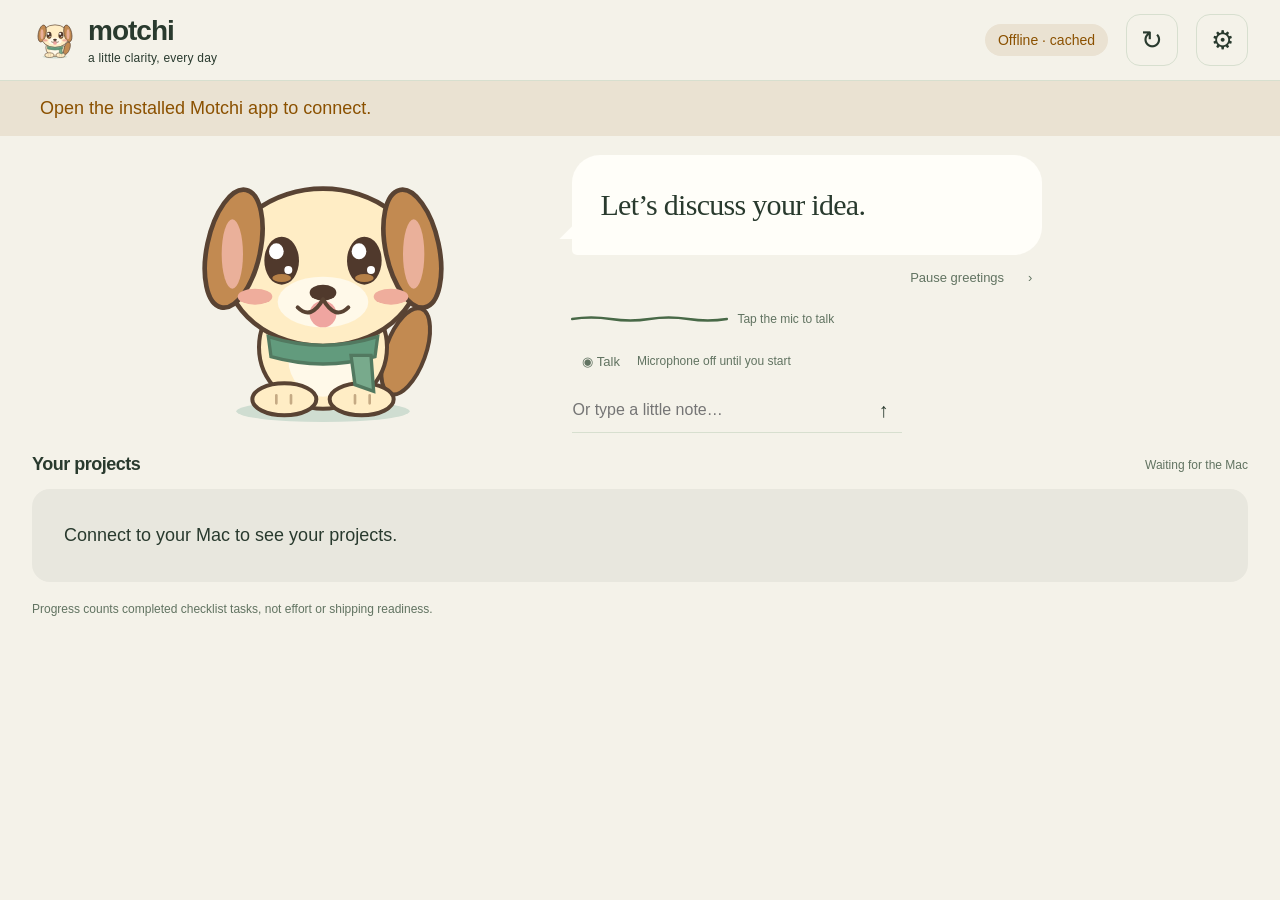
==== plugins/progress-pet/android/app/src/main/assets/index.html @ e5c444e4 "Automate checklist matching and prioritize live completion updates" ====
<!doctype html>
<html lang="en"><head><meta charset="utf-8"><meta name="viewport" content="width=device-width,initial-scale=1,viewport-fit=cover"><meta http-equiv="Content-Security-Policy" content="default-src 'self'; script-src 'self'; style-src 'self'; connect-src 'none'; img-src 'self' data:; object-src 'none'; frame-src 'none'"><title>Motchi · Your project companion</title><link rel="stylesheet" href="app.css"><link rel="stylesheet" href="appearance.css"></head>
<body>
<header><button id="home" class="brand" aria-label="All projects"><img src="dog.svg" alt=""><span>motchi<span class="brand-sub">a little clarity, every day</span></span></button><div class="header-actions"><span id="connection" class="pill">Connecting…</span><button id="refresh" class="icon" aria-label="Refresh projects">↻</button><button id="settings" class="icon" aria-label="Settings">⚙</button></div></header>
<div id="notice" class="notice" role="status" hidden></div>
<main>
 <section id="home-screen">
  <div class="dashboard-layout">
   <section class="companion" aria-label="Talk with Motchi">
    <img class="companion-dog" src="dog.svg" alt="Motchi, your puppy project companion">
    <div class="companion-conversation">
     <div class="speech-bubble"><h1 id="greeting">Let’s discuss your idea.</h1></div>
     <div class="greeting-controls"><button id="pause-greetings" class="quiet-button" aria-pressed="false">Pause greetings</button><button id="next-greeting" class="quiet-button" aria-label="Next greeting">›</button></div>
     <div class="voice-line"><svg class="voice-wave" viewBox="0 0 180 40" preserveAspectRatio="none" role="img" aria-label="Microphone idle"><path d="M0 20 Q22 17 45 20 T90 20 T135 20 T180 20"></path></svg><span id="voice-state">Tap the mic to talk</span></div>
     <div class="compact-voice-actions"><button id="home-mic" class="quiet-button">◉ Talk</button><span class="hint">Microphone off until you start</span></div>
     <form id="home-composer" class="home-composer"><input id="home-draft" aria-label="Question about a project" maxlength="3000" placeholder="Or type a little note…" autocomplete="off"><button aria-label="Choose project for this question" type="submit">↑</button></form>
    </div>
   </section>
   <div id="projects" class="project-sections">
    <div class="dashboard-summary"><h2>Your projects <span id="project-count"></span></h2><span id="last-sync" class="muted"></span></div>
    <div id="empty-projects" class="empty" hidden></div>
    <section id="primary-section"><div class="group-heading"><h2>Primary projects</h2><span class="muted">Your focus right now</span></div><div id="primary-projects" class="project-grid"></div></section>
    <section id="secondary-section"><div class="group-heading"><h2>Secondary projects</h2><span class="muted">Still in view</span></div><div id="secondary-projects" class="project-grid"></div></section>
   </div>
  </div>
  <p class="footnote">Progress counts completed checklist tasks, not effort or shipping readiness.</p>
 </section>
 <section id="project-screen" hidden>
  <button id="back" class="text-button">← All projects</button>
  <div class="project-heading"><div><p class="eyebrow">LET’S LOOK AT</p><h1 id="project-name"></h1><p id="project-summary"></p></div><button id="project-mic" class="primary">◉ &nbsp; Talk to Motchi</button></div>
  <div class="workspace">
   <aside><section class="panel"><h2>The checklist <span id="task-count"></span></h2><p id="checklist-status" class="hint" role="status" aria-live="polite"></p><div id="checklist"></div></section><section class="panel"><h2>History &amp; evidence</h2><div id="coverage"></div><div id="changes"></div></section></aside>
   <div class="discussion-column"><section class="panel discussion"><div class="discussion-title"><img src="dog.svg" alt=""><div><h2>A little project clarity</h2><p class="muted">Ask, leave a note, or explicitly send work.</p></div></div><label class="chat-label" for="chat-choice">Discussing this project’s chat</label><select id="chat-choice"></select><p id="capability" class="muted"></p><details id="attention-details" class="attention-summary" hidden><summary id="attention-count"></summary><div id="attention"></div></details><div id="messages" class="messages" aria-live="polite"></div><div class="composer"><label for="draft">Your question, comment or next task</label><textarea id="draft" rows="3" maxlength="3000" placeholder="What’s finished? What still needs my attention?"></textarea><div class="composer-actions"><button id="ask" class="primary">Ask Motchi</button><button id="comment">Save comment</button><button id="send">Send to Codex ↗</button></div><p class="hint">Questions and comments never start implementation work.</p></div></section><section class="panel"><h2>Project notebook</h2><div id="comments"></div></section><section id="operations-panel" class="panel" hidden><h2>Request receipts</h2><div id="operations"></div></section></div>
  </div>
 </section>
</main>
<div id="modal" class="modal" hidden><div class="modal-card" role="dialog" aria-modal="true"><button id="close-modal" class="close icon" aria-label="Close">×</button><div id="modal-content"></div></div></div>
<script src="native.js"></script><script src="core.js"></script><script src="appearance.js"></script><script src="app.js"></script>
</body></html>
---- plugins/progress-pet/android/app/src/main/assets/app.css ----
:root{--ink:#193c32;--muted:#68796e;--paper:#f5f4eb;--green:#dce9c5;--line:#dce0d2;--accent:#315e49;--white:#fffef9;--orange:#b46b38;font-family:Arial,sans-serif;color:var(--ink);background:var(--paper);font-size:18px}*{box-sizing:border-box}body{margin:0}button,textarea,input,select{font:inherit;color:inherit}button{min-height:52px;padding:12px 20px;border:1px solid var(--line);border-radius:14px;background:var(--white);cursor:pointer}button:active{transform:scale(.98)}button:focus-visible,select:focus-visible,textarea:focus-visible,input:focus-visible{outline:3px solid #b68f50;outline-offset:3px}button:disabled{opacity:.5;cursor:default}button.primary{background:var(--ink);border-color:var(--ink);color:#fffdf3}button.icon{width:52px;padding:8px;font-size:26px;background:transparent}button.text-button{border:0;background:transparent;padding-left:0;text-align:left}h1,h2,h3,p{margin-top:0}h1{font-family:Georgia,serif;font-weight:400;font-size:48px;line-height:1.12;margin-bottom:18px;letter-spacing:-1.2px}h2{font-size:22px;font-weight:600;margin-bottom:18px;letter-spacing:-.5px}h3{font-size:23px;margin-bottom:12px}p{line-height:1.5}header{max-width:1440px;margin:auto;display:flex;align-items:center;justify-content:space-between;padding:22px 40px;border-bottom:1px solid var(--line)}.brand{display:flex;align-items:center;gap:10px;border:0;background:transparent;padding:0;font-size:28px;font-weight:700;text-align:left;letter-spacing:-1px}.brand img{width:58px;height:58px}.brand-sub{display:block;font-size:12px;font-weight:400;letter-spacing:.2px;margin-top:4px}.header-actions{display:flex;align-items:center;gap:10px}.pill{display:inline-block;font-size:14px;border-radius:20px;padding:8px 13px;background:var(--green)}.pill.offline{background:#f1e0c8;color:#805527}.notice{padding:14px 40px;background:#f0dfc6;color:#654629;line-height:1.5}main{max-width:1440px;margin:auto;padding:32px 40px 48px}.hero{display:flex;justify-content:space-between;align-items:center;border-radius:28px;background:#e8ecda;padding:36px 38px;margin-bottom:36px;overflow:hidden;min-height:310px}.hero>div:first-child{max-width:65%}.hero h1{font-size:48px}.hero p:not(.eyebrow){max-width:500px;color:#53685b;margin-bottom:20px}.eyebrow{font-size:12px;font-weight:700;letter-spacing:2px;margin-bottom:16px}.hero-actions{display:flex;flex-wrap:wrap;gap:8px;align-items:center}.hero-actions button{font-size:16px}.pet-scene{width:220px;max-width:30%;align-self:flex-end;text-align:center}.pet-scene img{width:100%;animation:arrive .6s ease-out both}.pet-note{font-family:Georgia,serif;font-style:italic;font-size:17px}.ground{height:2px;background:#a8b69a;border-radius:50%;margin:-10px 0 12px}.section-heading{display:flex;align-items:flex-end;justify-content:space-between;gap:16px;margin-bottom:22px}.section-heading h2{font-family:Georgia,serif;font-size:32px;margin:0}.section-heading .eyebrow{margin-bottom:8px}.muted,.hint,.footnote{color:var(--muted);font-size:15px;line-height:1.5}.footnote{margin:26px 0}.project-grid{display:grid;grid-template-columns:repeat(auto-fit,minmax(290px,1fr));gap:18px}.project-card{padding:24px;text-align:left;position:relative;min-height:220px;border-radius:22px}.project-card .card-top{display:flex;justify-content:space-between;gap:10px;align-items:center;margin-bottom:18px}.project-card .folder{font-size:24px}.status{font-size:13px;font-weight:600;color:var(--accent)}.status.attention{color:var(--orange)}.card-title{font-size:23px;font-weight:600;margin-bottom:16px;overflow-wrap:anywhere}.progress-track{height:9px;border-radius:8px;background:#e7eadd;overflow:hidden;margin:10px 0}.progress-fill{height:100%;background:#608567;border-radius:8px}.progress-track.unknown{background:repeating-linear-gradient(110deg,#e7eadd,#e7eadd 12px,#f1f1e8 12px,#f1f1e8 24px)}.card-meta{display:flex;justify-content:space-between;gap:8px;font-size:14px;color:var(--muted);margin-top:14px}.project-heading{display:flex;align-items:center;justify-content:space-between;gap:20px;margin:16px 0 24px}.project-heading h1{font-size:42px;overflow-wrap:anywhere}.project-heading p{margin-bottom:10px}.workspace{display:grid;grid-template-columns:minmax(290px,.8fr) minmax(420px,1.2fr);gap:22px;align-items:start}.panel{border:1px solid var(--line);background:var(--white);border-radius:22px;padding:24px;margin-bottom:20px}.task{padding:14px 0;border-bottom:1px solid #e9eadf}.task:last-child{border-bottom:0}.task-row{display:flex;gap:12px;align-items:flex-start}.check{min-width:32px;min-height:44px;border-radius:9px;padding:0;font-size:20px;border-color:#adbd9d;margin:0}.check.done{background:var(--accent);color:white}.task-title{font-size:17px;line-height:1.5;overflow-wrap:anywhere}.task-title.done{color:var(--muted)}details{font-size:14px;margin:10px 0 0 44px;color:var(--muted);line-height:1.5}summary{cursor:pointer;padding:6px 0}blockquote{border-left:2px solid #c3d3b6;margin:10px 0;padding-left:12px;white-space:pre-wrap;overflow-wrap:anywhere}.discussion-title{display:flex;gap:14px;align-items:center;margin-bottom:20px}.discussion-title img{width:70px}.discussion-title h2{margin-bottom:5px}.discussion-title p{margin:0}.chat-label{font-size:13px;color:var(--muted)}select,input,textarea{background:#f8f8f0;border:1px solid #d4dccb;border-radius:12px;padding:14px;width:100%;margin:8px 0;min-height:52px}select{font-size:16px}.messages{min-height:140px;max-height:420px;overflow-y:auto;padding:12px 0}.message{white-space:pre-wrap;overflow-wrap:anywhere;font-size:17px;line-height:1.6;padding:16px 18px;margin-bottom:14px;border-radius:16px;background:#eff2e7}.message.user{background:#e3eccc;margin-left:28px}.message .meta{display:block;color:var(--muted);font-size:12px;margin-bottom:6px}.composer{padding-top:16px;border-top:1px solid var(--line)}.composer label{font-size:14px}.composer textarea{line-height:1.5;resize:vertical}.composer-actions{display:flex;flex-wrap:wrap;gap:8px}.composer-actions button{font-size:15px;padding:12px 16px}.hint{font-size:12px;margin:12px 0 0}.attention-box{border:1px solid #d8ba87;background:#fff6e5;border-radius:14px;padding:16px;margin:12px 0;font-size:16px;line-height:1.5}.attention-box button{margin:8px 6px 0 0;font-size:14px}.comment{white-space:pre-wrap;border-bottom:1px solid var(--line);padding:14px 0;font-size:16px;line-height:1.5;overflow-wrap:anywhere}.comment time{display:block;color:var(--muted);font-size:12px;margin-bottom:6px}.operation{border-bottom:1px solid var(--line);padding:12px 0;font-size:14px;line-height:1.6;overflow-wrap:anywhere}.operation button{font-size:14px;margin:8px 4px 0 0}.change{font-size:14px;line-height:1.5;padding:14px 0;border-bottom:1px solid var(--line)}.change button{min-height:44px;font-size:14px;padding:8px 14px}.modal{position:fixed;inset:0;background:#193c3280;z-index:10;display:flex;align-items:center;justify-content:center;padding:24px}.modal-card{width:620px;max-width:100%;max-height:90vh;overflow:auto;position:relative;background:var(--white);border-radius:26px;padding:32px}.modal-card h2{font-family:Georgia,serif;font-size:30px;padding-right:30px}.modal .close{position:absolute;right:14px;top:12px;border:0}.modal button{margin:6px 6px 6px 0}.modal .choice{width:100%;text-align:left}.recording{display:flex;gap:20px;align-items:center;margin:24px 0}.recording img{width:110px}.record-dot{display:inline-block;width:12px;height:12px;border-radius:50%;background:#c96649;margin-right:8px;animation:pulse 1s ease-in-out infinite}.record-time{font-size:32px;font-variant-numeric:tabular-nums}.empty{padding:32px;background:#ecefdf;border-radius:18px;line-height:1.6}.home-question{margin:16px 0}.danger{color:#a24b32}code{font-size:12px}#project-count,#task-count{font-size:14px;color:var(--muted);font-family:Arial,sans-serif;margin-left:8px}[hidden]{display:none!important}@keyframes arrive{from{opacity:0;transform:translateY(25px) scale(.85)}to{opacity:1;transform:none}}@keyframes pulse{50%{opacity:.3}}@media(max-width:900px){header{padding:18px 24px}main{padding:26px 24px}.workspace{grid-template-columns:1fr}.workspace aside{order:2}.hero{padding:30px}.hero h1{font-size:43px}.pet-scene{max-width:29%}.brand-sub{display:none}.project-heading h1{font-size:36px}.notice{padding:14px 24px}.discussion-column{min-width:0}}@media(max-width:600px){:root{font-size:16px}header{padding:14px 18px}.header-actions{gap:3px}.brand{font-size:24px}.brand img{width:42px;height:42px}.header-actions .pill{font-size:11px;padding:6px 8px}.header-actions button{width:44px;min-height:44px}main{padding:22px 18px}.hero{padding:24px;position:relative}.hero>div:first-child{max-width:100%;z-index:1}.hero h1{font-size:37px}.hero p:not(.eyebrow){max-width:85%}.pet-scene{display:none}.project-heading{display:block}.project-heading button{width:100%}.section-heading{display:block}.section-heading .muted{display:block;margin-top:10px}.panel{padding:20px}.modal{padding:14px}.modal-card{padding:26px}.composer-actions button{flex:1}.notice{padding:12px 18px}}@media(prefers-reduced-motion:reduce){*,*:before,*:after{animation:none!important;transition:none!important}}

.attention-summary{margin:0 0 14px;border:1px solid #d8ba87;border-radius:14px;background:#fff6e5;padding:0 14px}.attention-summary>summary{min-height:52px;padding:16px 0;font-size:15px;color:#805527}.attention-summary #attention{max-height:300px;overflow-y:auto}.attention-summary .attention-box{background:transparent;margin:0 0 12px}#checklist{max-height:640px;overflow-y:auto}#changes{max-height:340px;overflow-y:auto}#comments{max-height:400px;overflow-y:auto}
/* Chrome 83 does not support inset or gaps between flex children. */
.modal{top:0;right:0;bottom:0;left:0}.hero-actions>button{margin-right:8px}.composer-actions>button{margin:0 8px 8px 0}.header-actions>*+*{margin-left:8px}
---- plugins/progress-pet/android/app/src/main/assets/appearance.css ----
/* The three approved home layouts share one live project/discussion controller.
   Keep this stylesheet compatible with the calendar's Chrome 83 WebView. */
body{background:var(--paper);color:var(--ink)}button.primary{background:var(--accent);border-color:var(--accent);color:var(--on-accent)}button:focus,input:focus,select:focus,textarea:focus{outline:2px solid var(--accent);outline-offset:2px}button:focus:not(:focus-visible){outline:none}input,select,textarea{background:var(--soft);border-color:var(--line)}.pill{background:var(--green)}.pill.offline,.notice{background:var(--tint-input);color:var(--status-input)}.message{background:var(--soft)}.message.user{background:var(--green)}.empty{background:var(--soft)}.danger{color:var(--status-error)}.attention-summary,.attention-box{background:var(--tint-input);border-color:var(--status-input);color:var(--ink)}.attention-summary>summary{color:var(--status-input)}.check.done{background:var(--accent);color:var(--on-accent)}.task,.comment,.change,.operation{border-color:var(--line)}blockquote{border-color:var(--line)}
header{padding:14px 32px}.brand img{width:46px;height:46px}main{padding:18px 32px 32px}.dashboard-layout{display:grid;grid-template-columns:minmax(0,1fr);grid-gap:20px}.companion{display:grid;grid-template-columns:42% minmax(0,1fr);align-items:center;grid-gap:20px;padding:0 5%;min-height:260px}.companion-dog{display:block;width:320px;max-width:100%;margin:auto}.companion-conversation{min-width:0;max-width:470px}.speech-bubble{position:relative;background:var(--white);border-radius:28px 28px 28px 5px;padding:24px 28px;min-height:100px;display:flex;align-items:center}.speech-bubble:before{content:'';position:absolute;left:-13px;bottom:16px;width:25px;height:25px;background:var(--white);clip-path:polygon(0 100%,100% 0,100% 100%)}#greeting{font-size:30px;font-weight:400;line-height:1.22;letter-spacing:-.7px;margin:0}.greeting-controls{display:flex;justify-content:flex-end;align-items:center}.quiet-button{background:transparent;border:0;font-size:13px;min-height:44px;padding:8px 10px;border-radius:10px;color:var(--muted)}.greeting-controls>button+button{margin-left:4px}.voice-line{display:flex;align-items:center;color:var(--accent)}.voice-wave{width:155px;max-width:100%;height:40px;flex-shrink:1;overflow:visible;color:var(--accent)}.voice-wave path{fill:none;stroke:currentColor;stroke-width:2.4;stroke-linecap:round}#voice-state{font-size:12px;color:var(--muted);margin-left:10px}.compact-voice-actions{display:flex;align-items:center;flex-wrap:wrap}.compact-voice-actions .hint{margin:0 0 0 7px}.home-composer{display:flex;align-items:center;border-bottom:1px solid var(--line);max-width:330px;margin-top:5px}.home-composer input{min-height:44px;font-size:16px;padding:8px 0;background:transparent;border:0;margin:0;border-radius:0}.home-composer button{min-height:44px;padding:6px 14px;border:0;background:transparent;font-size:20px}.dashboard-summary{display:flex;justify-content:space-between;align-items:center;margin-bottom:14px}.dashboard-summary h2{font-size:18px;margin:0}.dashboard-summary .muted{font-size:12px}.project-sections{min-width:0}.project-sections>section+section{margin-top:18px}.group-heading{display:flex;justify-content:space-between;align-items:baseline;margin-bottom:10px}.group-heading h2{font-size:17px;margin:0}.group-heading .muted{font-size:12px;margin-left:12px}.project-grid{grid-template-columns:repeat(auto-fit,minmax(215px,1fr));grid-gap:12px}.project-card{--status-colour:var(--status-recent);--status-tint:var(--soft);padding:16px;border:1px solid var(--line);background:var(--white);border-radius:18px;min-height:132px;display:grid;grid-template-columns:minmax(0,1fr) 64px;grid-template-rows:auto 36px;grid-column-gap:10px;grid-row-gap:3px}.project-card[data-status="input"]{--status-colour:var(--status-input);--status-tint:var(--tint-input);border:2px solid var(--status-input)}.project-card[data-status="active"]{--status-colour:var(--status-active);--status-tint:var(--tint-active)}.project-card[data-status="error"]{--status-colour:var(--status-error);--status-tint:var(--tint-error)}.project-card[data-status="done"]{--status-colour:var(--status-done);--status-tint:var(--tint-done)}.project-open{grid-column:1;grid-row:1/3;display:flex;flex-direction:column;align-items:flex-start;justify-content:center;text-align:left;min-width:0;min-height:70px;border:0;border-radius:6px;background:transparent;padding:0}.project-card .status{display:inline-block;color:var(--status-colour);background:var(--status-tint);border-radius:6px;padding:3px 6px;font-size:11px;line-height:1.35}.project-card .card-title{font-size:17px;line-height:1.25;margin:7px 0 5px;word-break:break-word}.card-count,.card-age{font-size:12px;color:var(--muted);line-height:1.4}.card-age{font-size:11px;margin-top:3px}.progress-ring{grid-column:2;grid-row:1;align-self:center;justify-self:end;display:flex;align-items:center;justify-content:center;background:var(--track);width:62px;height:62px;border-radius:50%}.progress-ring span{background:var(--white);color:var(--ink);border-radius:50%;width:50px;height:50px;display:flex;align-items:center;justify-content:center;font-size:14px;font-weight:600;font-variant-numeric:tabular-nums}.progress-ring.unknown{background:var(--track)}.pin-project{grid-column:2;grid-row:2;padding:4px 0;border:0;background:transparent;font-size:11px;min-height:36px;text-align:right;color:var(--muted)}.pin-project[aria-pressed="true"]{color:var(--accent)}.group-empty{font-size:14px;color:var(--muted);grid-column:1/-1;margin:10px 0}.footnote{font-size:12px;margin:18px 0 0}
body[data-layout="studio"] .dashboard-layout{grid-template-columns:35% minmax(0,1fr);grid-gap:30px}body[data-layout="studio"] .companion{display:flex;flex-direction:column;justify-content:flex-start;padding:12px 0;min-height:0;align-items:center}body[data-layout="studio"] .companion-conversation{display:contents}body[data-layout="studio"] .speech-bubble{order:0;width:100%;min-height:100px}body[data-layout="studio"] .speech-bubble:before{left:45px;bottom:-14px;clip-path:polygon(0 0,100% 0,0 100%)}body[data-layout="studio"] .companion-dog{order:1;margin:20px auto 0;width:320px}body[data-layout="studio"] .greeting-controls{order:2;justify-content:center}body[data-layout="studio"] .voice-line{order:3}body[data-layout="studio"] .compact-voice-actions{order:4;justify-content:center}body[data-layout="studio"] .home-composer{order:5;width:100%}body[data-layout="studio"] #greeting{font-family:Arial,sans-serif;font-size:28px}body[data-layout="studio"] .project-card{border-radius:12px}
body[data-layout="lounge"] .companion{background:var(--white);border-radius:26px;padding:14px 5%;grid-template-columns:46% minmax(0,1fr)}body[data-layout="lounge"] .speech-bubble,body[data-layout="lounge"] .speech-bubble:before{background:var(--paper)}body[data-layout="lounge"] #greeting{font-family:Arial,sans-serif;font-size:28px}body[data-layout="lounge"] .project-sections{display:grid;grid-template-columns:repeat(2,minmax(0,1fr));grid-gap:16px}body[data-layout="lounge"] .dashboard-summary,body[data-layout="lounge"] #empty-projects{grid-column:1/-1;margin:0}body[data-layout="lounge"] .project-sections>section+section{margin-top:0}
.settings-card{width:840px}.settings-tabs{display:flex;flex-wrap:wrap;margin-bottom:18px;border-bottom:1px solid var(--line)}.settings-tabs button{background:transparent;border:0;border-radius:8px 8px 0 0;font-size:16px}.settings-tabs button[aria-selected="true"]{background:var(--accent);color:var(--on-accent)}.layout-options{display:grid;grid-template-columns:repeat(3,minmax(0,1fr));grid-gap:10px}.layout-option{padding:12px;text-align:left;border-radius:14px;min-width:0;background:var(--paper)}.layout-option[aria-pressed="true"]{border:2px solid var(--accent);box-shadow:0 0 0 1px var(--accent)}.layout-option strong{display:block;font-size:15px;line-height:1.3;margin:10px 0 6px}.layout-option small{display:block;font-size:12px;color:var(--muted);line-height:1.4}.layout-thumbnail{display:grid;grid-template-columns:1fr 1fr;grid-gap:5px;background:var(--soft);padding:9px;border-radius:8px;min-height:100px;align-items:center}.layout-thumbnail .mini-pet{width:48px;max-width:100%;margin:auto;grid-column:1}.mini-bubble{height:25px;background:var(--white);border-radius:10px 10px 10px 2px}.mini-project{height:16px;background:var(--track);border-radius:4px}.mini-project:after{content:'';display:block;height:10px;width:10px;border-radius:50%;background:var(--status-active);margin:3px 5px 3px auto}.layout-thumbnail[data-design="studio"]{grid-template-columns:45% 1fr}.layout-thumbnail[data-design="studio"] .mini-pet{grid-row:1/4;width:64px}.layout-thumbnail[data-design="studio"] .mini-project{grid-column:2}.layout-thumbnail[data-design="lounge"]{background:var(--white)}.layout-thumbnail[data-design="lounge"] .mini-bubble{background:var(--paper)}.design-cycle{display:flex;align-items:center;justify-content:space-between;margin:12px 0}.design-cycle button{font-size:14px;min-height:44px;padding:8px 12px}.design-cycle span{font-size:13px;color:var(--muted)}.colour-settings{display:grid;grid-template-columns:repeat(2,minmax(0,1fr));grid-gap:12px;margin:20px 0}.colour-settings label{font-size:14px}.colour-settings input[type="color"]{width:100%;height:46px;min-height:46px;padding:4px}.settings-section-title{font-size:18px;margin:22px 0 10px}.greeting-setting{display:flex;align-items:center;font-size:15px}.greeting-setting input{width:24px;min-height:24px;height:24px;margin-right:10px}.recording .voice-wave{width:230px;max-width:100%;height:70px;display:block}.modal-card{background:var(--white)}.modal .choice{overflow-wrap:anywhere}.modal-content-settings{min-width:0}
@media(max-width:1000px){.companion{padding:0;grid-template-columns:42% minmax(0,1fr)}.companion-dog{width:290px}#greeting{font-size:27px}.project-grid{grid-template-columns:repeat(auto-fit,minmax(230px,1fr))}body[data-layout="studio"] .dashboard-layout{grid-template-columns:36% minmax(0,1fr);grid-gap:20px}body[data-layout="studio"] .project-grid{grid-template-columns:1fr}.group-heading{flex-wrap:wrap}.group-heading .muted{margin-left:0}.voice-line{flex-wrap:wrap}.compact-voice-actions .hint{font-size:11px}}
@media(max-width:700px){header{padding:12px 16px}main{padding:18px 16px}.companion{grid-gap:12px;min-height:280px}.speech-bubble{padding:20px}#greeting,body[data-layout="studio"] #greeting,body[data-layout="lounge"] #greeting{font-size:25px}.dashboard-summary{flex-wrap:wrap}.dashboard-summary .muted{margin-top:5px}.project-grid{grid-template-columns:repeat(auto-fit,minmax(215px,1fr))}body[data-layout="studio"] .dashboard-layout{grid-template-columns:1fr}body[data-layout="studio"] .companion{display:grid;grid-template-columns:42% minmax(0,1fr);grid-gap:0 12px}body[data-layout="studio"] .companion-dog{grid-column:1;grid-row:1/6;order:0;margin:auto}body[data-layout="studio"] .speech-bubble{grid-column:2;grid-row:1}body[data-layout="studio"] .speech-bubble:before{left:-13px;bottom:16px;clip-path:polygon(0 100%,100% 0,100% 100%)}body[data-layout="studio"] .greeting-controls{grid-column:2;grid-row:2}body[data-layout="studio"] .voice-line{grid-column:2;grid-row:3}body[data-layout="studio"] .compact-voice-actions{grid-column:2;grid-row:4;justify-content:flex-start}body[data-layout="studio"] .home-composer{grid-column:2;grid-row:5}body[data-layout="studio"] .project-grid{grid-template-columns:repeat(auto-fit,minmax(215px,1fr))}body[data-layout="lounge"] .companion{padding:12px;grid-template-columns:40% minmax(0,1fr)}body[data-layout="lounge"] .project-sections{grid-template-columns:1fr}.layout-options{grid-template-columns:1fr}.layout-option{display:grid;grid-template-columns:110px minmax(0,1fr);grid-column-gap:14px}.layout-option strong,.layout-option small{grid-column:2}.layout-thumbnail{grid-row:1/3;grid-column:1}.layout-option small{align-self:start}.colour-settings{grid-template-columns:1fr}.modal-card{padding:24px}.modal-card h2{font-size:26px}.settings-tabs button{padding:8px 12px}.design-cycle{flex-wrap:wrap}.design-cycle span{order:3;width:100%;text-align:center}.pin-project{min-height:44px}.project-card{grid-template-rows:auto 44px}.project-open{min-height:88px}}
@media(max-width:400px){.companion{grid-template-columns:37% minmax(0,1fr)}.speech-bubble{padding:16px}#greeting,body[data-layout="studio"] #greeting,body[data-layout="lounge"] #greeting{font-size:23px}.quiet-button{padding:7px 4px;font-size:12px}.greeting-controls{flex-wrap:wrap}.header-actions .pill{max-width:80px}.header-actions>*+*{margin-left:2px}.brand{font-size:20px}.brand img{width:34px;height:34px}.project-grid{grid-template-columns:1fr}body[data-layout="lounge"] .group-heading{display:block}.group-heading .muted{font-size:11px}.voice-line{display:block}#voice-state{margin-left:0;font-size:11px}.compact-voice-actions .hint{margin:0}.home-composer input{font-size:16px}.home-composer button{padding:6px 8px}}
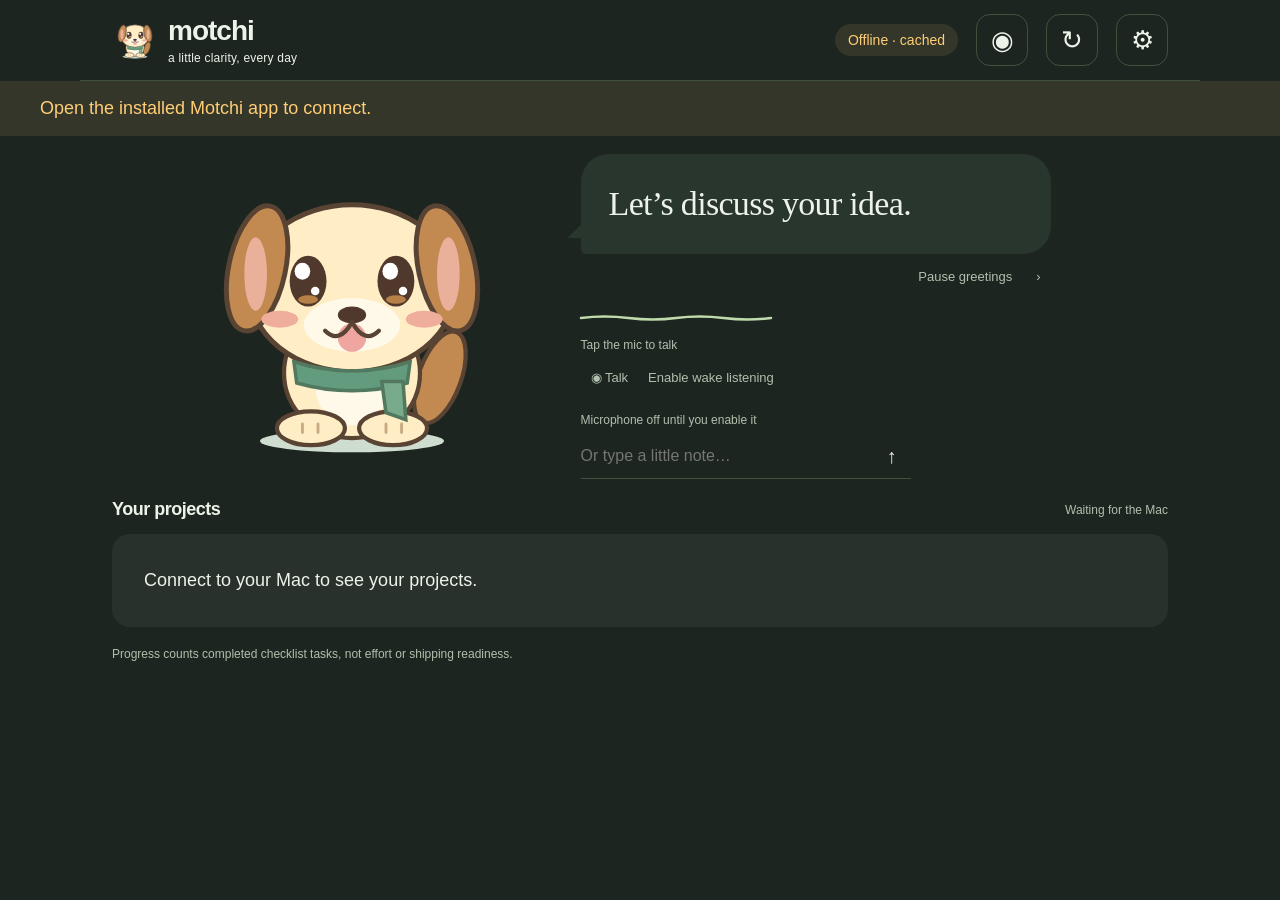
==== commit 86880f80: "Add Mac microphone voice and optional Doubao speech recognition" ====
--- a/plugins/progress-pet/android/app/src/main/assets/index.html
+++ b/plugins/progress-pet/android/app/src/main/assets/index.html
@@ -1,7 +1,7 @@
 <!doctype html>
 <html lang="en"><head><meta charset="utf-8"><meta name="viewport" content="width=device-width,initial-scale=1,viewport-fit=cover"><meta http-equiv="Content-Security-Policy" content="default-src 'self'; script-src 'self'; style-src 'self'; connect-src 'none'; img-src 'self' data:; object-src 'none'; frame-src 'none'"><title>Motchi · Your project companion</title><link rel="stylesheet" href="app.css"><link rel="stylesheet" href="appearance.css"></head>
 <body>
-<header><button id="home" class="brand" aria-label="All projects"><img src="dog.svg" alt=""><span>motchi<span class="brand-sub">a little clarity, every day</span></span></button><div class="header-actions"><span id="connection" class="pill">Connecting…</span><button id="refresh" class="icon" aria-label="Refresh projects">↻</button><button id="settings" class="icon" aria-label="Settings">⚙</button></div></header>
+<header><button id="home" class="brand" aria-label="All projects"><img src="dog.svg" alt=""><span>motchi<span class="brand-sub">a little clarity, every day</span></span></button><div class="header-actions"><span id="connection" class="pill">Connecting…</span><button id="voice-settings" class="icon" aria-label="Live voice and microphone source">◉</button><button id="refresh" class="icon" aria-label="Refresh projects">↻</button><button id="settings" class="icon" aria-label="Settings">⚙</button></div></header>
 <div id="notice" class="notice" role="status" hidden></div>
 <main>
  <section id="home-screen">
@@ -12,7 +12,7 @@
      <div class="speech-bubble"><h1 id="greeting">Let’s discuss your idea.</h1></div>
      <div class="greeting-controls"><button id="pause-greetings" class="quiet-button" aria-pressed="false">Pause greetings</button><button id="next-greeting" class="quiet-button" aria-label="Next greeting">›</button></div>
      <div class="voice-line"><svg class="voice-wave" viewBox="0 0 180 40" preserveAspectRatio="none" role="img" aria-label="Microphone idle"><path d="M0 20 Q22 17 45 20 T90 20 T135 20 T180 20"></path></svg><span id="voice-state">Tap the mic to talk</span></div>
-     <div class="compact-voice-actions"><button id="home-mic" class="quiet-button">◉ Talk</button><span class="hint">Microphone off until you start</span></div>
+     <div class="compact-voice-actions"><button id="home-mic" class="quiet-button">◉ Talk</button><button id="wake-toggle" class="quiet-button">Enable wake listening</button></div><p id="mic-privacy" class="hint">Microphone off until you enable it</p>
      <form id="home-composer" class="home-composer"><input id="home-draft" aria-label="Question about a project" maxlength="3000" placeholder="Or type a little note…" autocomplete="off"><button aria-label="Choose project for this question" type="submit">↑</button></form>
     </div>
    </section>
@@ -34,6 +34,7 @@
   </div>
  </section>
 </main>
+<section id="voice-live" class="voice-live" aria-label="Live conversation with Motchi" hidden><div class="voice-live-heading"><img src="dog.svg" alt=""><strong id="voice-live-state">Say “Hey Motchi”</strong><button id="voice-live-close" class="quiet-button" aria-label="Hide live voice panel">×</button></div><svg class="voice-wave" viewBox="0 0 180 40" preserveAspectRatio="none" aria-hidden="true"><path d="M0 20 Q22 17 45 20 T90 20 T135 20 T180 20"></path></svg><label class="voice-source-label" for="voice-source">Microphone input</label><select id="voice-source"><option value="calendar">Calendar microphone</option><option value="mac">Mac microphone</option></select><label class="voice-source-label" for="speech-provider">Speech recognition</label><select id="speech-provider"><option value="doubao">Doubao Speech · cloud</option><option value="local">Whisper · local Mac</option></select><p id="speech-provider-status" class="hint" role="status"></p><label class="voice-source-label" for="voice-language">Speech language</label><select id="voice-language"><option value="en">English</option><option value="zh">中文</option><option value="auto">Automatic · may be less accurate for short speech</option></select><div class="voice-meter" role="meter" aria-label="Microphone input level" aria-valuemin="0" aria-valuemax="100" aria-valuenow="0"><span id="voice-meter-fill"></span></div><p id="voice-input-help" class="hint">Waiting for your voice…</p><div class="live-transcript"><span class="meta">YOU · LIVE TRANSCRIPT</span><p id="voice-transcript">Call “Hey Motchi”, or tap Listen now.</p></div><p id="voice-live-reply" class="voice-live-reply" role="status">I’ll show your words here as I hear them.</p><div><button id="voice-listen-now" class="primary">Listen now</button><button id="voice-finish">Finish question</button><button id="voice-live-pause">Pause microphone</button></div><p id="voice-privacy" class="hint">Your selected microphone · local speech recognition on your Mac. Text appears in short updates, then Motchi answers. Closing this panel keeps listening on; Pause stops it.</p></section>
 <div id="modal" class="modal" hidden><div class="modal-card" role="dialog" aria-modal="true"><button id="close-modal" class="close icon" aria-label="Close">×</button><div id="modal-content"></div></div></div>
 <script src="native.js"></script><script src="core.js"></script><script src="appearance.js"></script><script src="app.js"></script>
 </body></html>
--- a/plugins/progress-pet/android/app/src/main/assets/appearance.css
+++ b/plugins/progress-pet/android/app/src/main/assets/appearance.css
@@ -2,9 +2,16 @@
    Keep this stylesheet compatible with the calendar's Chrome 83 WebView. */
 body{background:var(--paper);color:var(--ink)}button.primary{background:var(--accent);border-color:var(--accent);color:var(--on-accent)}button:focus,input:focus,select:focus,textarea:focus{outline:2px solid var(--accent);outline-offset:2px}button:focus:not(:focus-visible){outline:none}input,select,textarea{background:var(--soft);border-color:var(--line)}.pill{background:var(--green)}.pill.offline,.notice{background:var(--tint-input);color:var(--status-input)}.message{background:var(--soft)}.message.user{background:var(--green)}.empty{background:var(--soft)}.danger{color:var(--status-error)}.attention-summary,.attention-box{background:var(--tint-input);border-color:var(--status-input);color:var(--ink)}.attention-summary>summary{color:var(--status-input)}.check.done{background:var(--accent);color:var(--on-accent)}.task,.comment,.change,.operation{border-color:var(--line)}blockquote{border-color:var(--line)}
 header{padding:14px 32px}.brand img{width:46px;height:46px}main{padding:18px 32px 32px}.dashboard-layout{display:grid;grid-template-columns:minmax(0,1fr);grid-gap:20px}.companion{display:grid;grid-template-columns:42% minmax(0,1fr);align-items:center;grid-gap:20px;padding:0 5%;min-height:260px}.companion-dog{display:block;width:320px;max-width:100%;margin:auto}.companion-conversation{min-width:0;max-width:470px}.speech-bubble{position:relative;background:var(--white);border-radius:28px 28px 28px 5px;padding:24px 28px;min-height:100px;display:flex;align-items:center}.speech-bubble:before{content:'';position:absolute;left:-13px;bottom:16px;width:25px;height:25px;background:var(--white);clip-path:polygon(0 100%,100% 0,100% 100%)}#greeting{font-size:30px;font-weight:400;line-height:1.22;letter-spacing:-.7px;margin:0}.greeting-controls{display:flex;justify-content:flex-end;align-items:center}.quiet-button{background:transparent;border:0;font-size:13px;min-height:44px;padding:8px 10px;border-radius:10px;color:var(--muted)}.greeting-controls>button+button{margin-left:4px}.voice-line{display:flex;align-items:center;color:var(--accent)}.voice-wave{width:155px;max-width:100%;height:40px;flex-shrink:1;overflow:visible;color:var(--accent)}.voice-wave path{fill:none;stroke:currentColor;stroke-width:2.4;stroke-linecap:round}#voice-state{font-size:12px;color:var(--muted);margin-left:10px}.compact-voice-actions{display:flex;align-items:center;flex-wrap:wrap}.compact-voice-actions .hint{margin:0 0 0 7px}.home-composer{display:flex;align-items:center;border-bottom:1px solid var(--line);max-width:330px;margin-top:5px}.home-composer input{min-height:44px;font-size:16px;padding:8px 0;background:transparent;border:0;margin:0;border-radius:0}.home-composer button{min-height:44px;padding:6px 14px;border:0;background:transparent;font-size:20px}.dashboard-summary{display:flex;justify-content:space-between;align-items:center;margin-bottom:14px}.dashboard-summary h2{font-size:18px;margin:0}.dashboard-summary .muted{font-size:12px}.project-sections{min-width:0}.project-sections>section+section{margin-top:18px}.group-heading{display:flex;justify-content:space-between;align-items:baseline;margin-bottom:10px}.group-heading h2{font-size:17px;margin:0}.group-heading .muted{font-size:12px;margin-left:12px}.project-grid{grid-template-columns:repeat(auto-fit,minmax(215px,1fr));grid-gap:12px}.project-card{--status-colour:var(--status-recent);--status-tint:var(--soft);padding:16px;border:1px solid var(--line);background:var(--white);border-radius:18px;min-height:132px;display:grid;grid-template-columns:minmax(0,1fr) 64px;grid-template-rows:auto 36px;grid-column-gap:10px;grid-row-gap:3px}.project-card[data-status="input"]{--status-colour:var(--status-input);--status-tint:var(--tint-input);border:2px solid var(--status-input)}.project-card[data-status="active"]{--status-colour:var(--status-active);--status-tint:var(--tint-active)}.project-card[data-status="error"]{--status-colour:var(--status-error);--status-tint:var(--tint-error)}.project-card[data-status="done"]{--status-colour:var(--status-done);--status-tint:var(--tint-done)}.project-open{grid-column:1;grid-row:1/3;display:flex;flex-direction:column;align-items:flex-start;justify-content:center;text-align:left;min-width:0;min-height:70px;border:0;border-radius:6px;background:transparent;padding:0}.project-card .status{display:inline-block;color:var(--status-colour);background:var(--status-tint);border-radius:6px;padding:3px 6px;font-size:11px;line-height:1.35}.project-card .card-title{font-size:17px;line-height:1.25;margin:7px 0 5px;word-break:break-word}.card-count,.card-age{font-size:12px;color:var(--muted);line-height:1.4}.card-age{font-size:11px;margin-top:3px}.progress-ring{grid-column:2;grid-row:1;align-self:center;justify-self:end;display:flex;align-items:center;justify-content:center;background:var(--track);width:62px;height:62px;border-radius:50%}.progress-ring span{background:var(--white);color:var(--ink);border-radius:50%;width:50px;height:50px;display:flex;align-items:center;justify-content:center;font-size:14px;font-weight:600;font-variant-numeric:tabular-nums}.progress-ring.unknown{background:var(--track)}.pin-project{grid-column:2;grid-row:2;padding:4px 0;border:0;background:transparent;font-size:11px;min-height:36px;text-align:right;color:var(--muted)}.pin-project[aria-pressed="true"]{color:var(--accent)}.group-empty{font-size:14px;color:var(--muted);grid-column:1/-1;margin:10px 0}.footnote{font-size:12px;margin:18px 0 0}
+/* Reference canvas keeps the two groups stacked at every tablet width. */
+body[data-layout="canvas"] main,body[data-layout="canvas"] header{max-width:1120px}body[data-layout="canvas"] .companion{min-height:300px;padding:0 3%}body[data-layout="canvas"] .companion-dog{width:340px}body[data-layout="canvas"] #greeting{font-family:Georgia,"Times New Roman",serif;font-size:34px}body[data-layout="canvas"] .project-grid{grid-template-columns:repeat(2,minmax(0,1fr))}body[data-layout="canvas"] .project-card{min-height:156px;padding:20px;grid-template-columns:minmax(0,1fr) 74px}body[data-layout="canvas"] .card-title{font-size:20px}body[data-layout="canvas"] .progress-ring{width:72px;height:72px}body[data-layout="canvas"] .progress-ring span{width:58px;height:58px;font-size:16px}body[data-layout="canvas"] .voice-line{flex-direction:column;align-items:flex-start}body[data-layout="canvas"] .voice-wave{width:190px}body[data-layout="canvas"] #voice-state{margin:0 0 3px}.reference-actions{display:flex;flex-wrap:wrap}.reference-actions button{font-size:14px;min-height:44px}
 body[data-layout="studio"] .dashboard-layout{grid-template-columns:35% minmax(0,1fr);grid-gap:30px}body[data-layout="studio"] .companion{display:flex;flex-direction:column;justify-content:flex-start;padding:12px 0;min-height:0;align-items:center}body[data-layout="studio"] .companion-conversation{display:contents}body[data-layout="studio"] .speech-bubble{order:0;width:100%;min-height:100px}body[data-layout="studio"] .speech-bubble:before{left:45px;bottom:-14px;clip-path:polygon(0 0,100% 0,0 100%)}body[data-layout="studio"] .companion-dog{order:1;margin:20px auto 0;width:320px}body[data-layout="studio"] .greeting-controls{order:2;justify-content:center}body[data-layout="studio"] .voice-line{order:3}body[data-layout="studio"] .compact-voice-actions{order:4;justify-content:center}body[data-layout="studio"] .home-composer{order:5;width:100%}body[data-layout="studio"] #greeting{font-family:Arial,sans-serif;font-size:28px}body[data-layout="studio"] .project-card{border-radius:12px}
 body[data-layout="lounge"] .companion{background:var(--white);border-radius:26px;padding:14px 5%;grid-template-columns:46% minmax(0,1fr)}body[data-layout="lounge"] .speech-bubble,body[data-layout="lounge"] .speech-bubble:before{background:var(--paper)}body[data-layout="lounge"] #greeting{font-family:Arial,sans-serif;font-size:28px}body[data-layout="lounge"] .project-sections{display:grid;grid-template-columns:repeat(2,minmax(0,1fr));grid-gap:16px}body[data-layout="lounge"] .dashboard-summary,body[data-layout="lounge"] #empty-projects{grid-column:1/-1;margin:0}body[data-layout="lounge"] .project-sections>section+section{margin-top:0}
 .settings-card{width:840px}.settings-tabs{display:flex;flex-wrap:wrap;margin-bottom:18px;border-bottom:1px solid var(--line)}.settings-tabs button{background:transparent;border:0;border-radius:8px 8px 0 0;font-size:16px}.settings-tabs button[aria-selected="true"]{background:var(--accent);color:var(--on-accent)}.layout-options{display:grid;grid-template-columns:repeat(3,minmax(0,1fr));grid-gap:10px}.layout-option{padding:12px;text-align:left;border-radius:14px;min-width:0;background:var(--paper)}.layout-option[aria-pressed="true"]{border:2px solid var(--accent);box-shadow:0 0 0 1px var(--accent)}.layout-option strong{display:block;font-size:15px;line-height:1.3;margin:10px 0 6px}.layout-option small{display:block;font-size:12px;color:var(--muted);line-height:1.4}.layout-thumbnail{display:grid;grid-template-columns:1fr 1fr;grid-gap:5px;background:var(--soft);padding:9px;border-radius:8px;min-height:100px;align-items:center}.layout-thumbnail .mini-pet{width:48px;max-width:100%;margin:auto;grid-column:1}.mini-bubble{height:25px;background:var(--white);border-radius:10px 10px 10px 2px}.mini-project{height:16px;background:var(--track);border-radius:4px}.mini-project:after{content:'';display:block;height:10px;width:10px;border-radius:50%;background:var(--status-active);margin:3px 5px 3px auto}.layout-thumbnail[data-design="studio"]{grid-template-columns:45% 1fr}.layout-thumbnail[data-design="studio"] .mini-pet{grid-row:1/4;width:64px}.layout-thumbnail[data-design="studio"] .mini-project{grid-column:2}.layout-thumbnail[data-design="lounge"]{background:var(--white)}.layout-thumbnail[data-design="lounge"] .mini-bubble{background:var(--paper)}.design-cycle{display:flex;align-items:center;justify-content:space-between;margin:12px 0}.design-cycle button{font-size:14px;min-height:44px;padding:8px 12px}.design-cycle span{font-size:13px;color:var(--muted)}.colour-settings{display:grid;grid-template-columns:repeat(2,minmax(0,1fr));grid-gap:12px;margin:20px 0}.colour-settings label{font-size:14px}.colour-settings input[type="color"]{width:100%;height:46px;min-height:46px;padding:4px}.settings-section-title{font-size:18px;margin:22px 0 10px}.greeting-setting{display:flex;align-items:center;font-size:15px}.greeting-setting input{width:24px;min-height:24px;height:24px;margin-right:10px}.recording .voice-wave{width:230px;max-width:100%;height:70px;display:block}.modal-card{background:var(--white)}.modal .choice{overflow-wrap:anywhere}.modal-content-settings{min-width:0}
 @media(max-width:1000px){.companion{padding:0;grid-template-columns:42% minmax(0,1fr)}.companion-dog{width:290px}#greeting{font-size:27px}.project-grid{grid-template-columns:repeat(auto-fit,minmax(230px,1fr))}body[data-layout="studio"] .dashboard-layout{grid-template-columns:36% minmax(0,1fr);grid-gap:20px}body[data-layout="studio"] .project-grid{grid-template-columns:1fr}.group-heading{flex-wrap:wrap}.group-heading .muted{margin-left:0}.voice-line{flex-wrap:wrap}.compact-voice-actions .hint{font-size:11px}}
 @media(max-width:700px){header{padding:12px 16px}main{padding:18px 16px}.companion{grid-gap:12px;min-height:280px}.speech-bubble{padding:20px}#greeting,body[data-layout="studio"] #greeting,body[data-layout="lounge"] #greeting{font-size:25px}.dashboard-summary{flex-wrap:wrap}.dashboard-summary .muted{margin-top:5px}.project-grid{grid-template-columns:repeat(auto-fit,minmax(215px,1fr))}body[data-layout="studio"] .dashboard-layout{grid-template-columns:1fr}body[data-layout="studio"] .companion{display:grid;grid-template-columns:42% minmax(0,1fr);grid-gap:0 12px}body[data-layout="studio"] .companion-dog{grid-column:1;grid-row:1/6;order:0;margin:auto}body[data-layout="studio"] .speech-bubble{grid-column:2;grid-row:1}body[data-layout="studio"] .speech-bubble:before{left:-13px;bottom:16px;clip-path:polygon(0 100%,100% 0,100% 100%)}body[data-layout="studio"] .greeting-controls{grid-column:2;grid-row:2}body[data-layout="studio"] .voice-line{grid-column:2;grid-row:3}body[data-layout="studio"] .compact-voice-actions{grid-column:2;grid-row:4;justify-content:flex-start}body[data-layout="studio"] .home-composer{grid-column:2;grid-row:5}body[data-layout="studio"] .project-grid{grid-template-columns:repeat(auto-fit,minmax(215px,1fr))}body[data-layout="lounge"] .companion{padding:12px;grid-template-columns:40% minmax(0,1fr)}body[data-layout="lounge"] .project-sections{grid-template-columns:1fr}.layout-options{grid-template-columns:1fr}.layout-option{display:grid;grid-template-columns:110px minmax(0,1fr);grid-column-gap:14px}.layout-option strong,.layout-option small{grid-column:2}.layout-thumbnail{grid-row:1/3;grid-column:1}.layout-option small{align-self:start}.colour-settings{grid-template-columns:1fr}.modal-card{padding:24px}.modal-card h2{font-size:26px}.settings-tabs button{padding:8px 12px}.design-cycle{flex-wrap:wrap}.design-cycle span{order:3;width:100%;text-align:center}.pin-project{min-height:44px}.project-card{grid-template-rows:auto 44px}.project-open{min-height:88px}}
 @media(max-width:400px){.companion{grid-template-columns:37% minmax(0,1fr)}.speech-bubble{padding:16px}#greeting,body[data-layout="studio"] #greeting,body[data-layout="lounge"] #greeting{font-size:23px}.quiet-button{padding:7px 4px;font-size:12px}.greeting-controls{flex-wrap:wrap}.header-actions .pill{max-width:80px}.header-actions>*+*{margin-left:2px}.brand{font-size:20px}.brand img{width:34px;height:34px}.project-grid{grid-template-columns:1fr}body[data-layout="lounge"] .group-heading{display:block}.group-heading .muted{font-size:11px}.voice-line{display:block}#voice-state{margin-left:0;font-size:11px}.compact-voice-actions .hint{margin:0}.home-composer input{font-size:16px}.home-composer button{padding:6px 8px}}
+@media(max-width:520px){body[data-layout="canvas"] .companion{padding:0;min-height:260px}body[data-layout="canvas"] #greeting{font-size:25px}body[data-layout="canvas"] .project-grid{grid-template-columns:1fr}body[data-layout="canvas"] .project-card{min-height:144px;padding:16px}}
+@media(max-width:400px){.header-actions .pill{max-width:66px;font-size:10px;padding:6px}.header-actions button.icon{width:36px;padding:4px;font-size:22px}.header-actions>*+*{margin-left:2px}.brand{font-size:18px}.brand img{width:30px;height:30px}}
+.voice-live{position:fixed;right:24px;bottom:24px;width:450px;max-width:calc(100% - 32px);max-height:75vh;overflow:auto;z-index:9;background:var(--white);border:2px solid var(--accent);border-radius:24px;padding:20px;box-shadow:0 12px 60px #0005}.voice-live-heading{display:flex;align-items:center}.voice-live-heading img{width:62px;height:62px;margin-right:12px}.voice-live-heading strong{flex:1;line-height:1.35}.voice-live-heading button{font-size:26px}.voice-meter{height:8px;border-radius:8px;background:var(--track);overflow:hidden;margin:12px 0 4px}.voice-meter span{display:block;width:0;height:100%;background:var(--status-done);transition:width .15s}.live-transcript{background:var(--soft);border-radius:14px;padding:14px;margin:14px 0}.live-transcript .meta{font-size:11px;color:var(--muted);letter-spacing:.7px}.live-transcript p{margin:8px 0 0;font-size:20px;line-height:1.4;white-space:pre-wrap;overflow-wrap:anywhere}.voice-live-reply{max-height:180px;overflow:auto;font-size:16px;white-space:pre-wrap;overflow-wrap:anywhere}.voice-live>div>button{font-size:14px;min-height:44px;padding:10px 14px;margin-right:6px}.voice-live .hint{font-size:12px}@media(max-width:520px){.voice-live{right:16px;bottom:16px;padding:16px;width:calc(100% - 32px)}}
+
+.voice-source-label{display:block;font-size:12px;color:var(--muted);margin:10px 0 6px}.voice-live select{font-size:16px;min-height:44px}.voice-live>.voice-wave{display:block;width:100%}
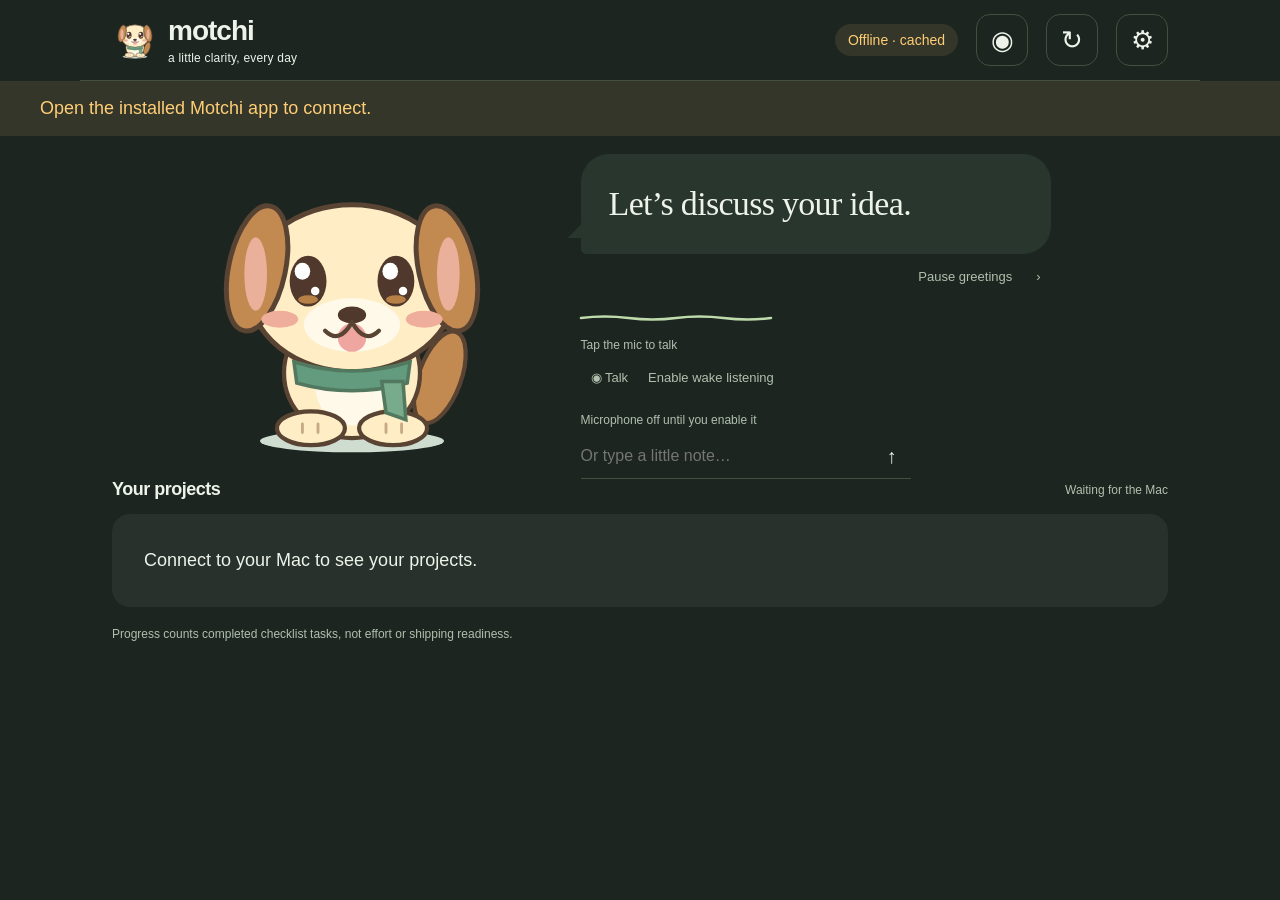
==== commit 099152e4: "Add local bilingual voice and history-backed project discussion" ====
--- a/plugins/progress-pet/android/app/src/main/assets/index.html
+++ b/plugins/progress-pet/android/app/src/main/assets/index.html
@@ -4,25 +4,25 @@
 <header><button id="home" class="brand" aria-label="All projects"><img src="dog.svg" alt=""><span>motchi<span class="brand-sub">a little clarity, every day</span></span></button><div class="header-actions"><span id="connection" class="pill">Connecting…</span><button id="voice-settings" class="icon" aria-label="Live voice and microphone source">◉</button><button id="refresh" class="icon" aria-label="Refresh projects">↻</button><button id="settings" class="icon" aria-label="Settings">⚙</button></div></header>
 <div id="notice" class="notice" role="status" hidden></div>
 <main>
- <section id="home-screen">
   <div class="dashboard-layout">
    <section class="companion" aria-label="Talk with Motchi">
     <img class="companion-dog" src="dog.svg" alt="Motchi, your puppy project companion">
     <div class="companion-conversation">
-     <div class="speech-bubble"><h1 id="greeting">Let’s discuss your idea.</h1></div>
+     <div class="speech-bubble"><p id="discussion-scope" class="eyebrow" hidden></p><h1 id="greeting">Let’s discuss your idea.</h1><p id="voice-live-reply" class="companion-answer" role="status" hidden></p><p id="answer-sources" class="hint" hidden></p><div id="project-choices" hidden></div></div>
+     <p id="voice-transcript" class="companion-transcript" aria-live="polite" hidden></p>
      <div class="greeting-controls"><button id="pause-greetings" class="quiet-button" aria-pressed="false">Pause greetings</button><button id="next-greeting" class="quiet-button" aria-label="Next greeting">›</button></div>
      <div class="voice-line"><svg class="voice-wave" viewBox="0 0 180 40" preserveAspectRatio="none" role="img" aria-label="Microphone idle"><path d="M0 20 Q22 17 45 20 T90 20 T135 20 T180 20"></path></svg><span id="voice-state">Tap the mic to talk</span></div>
-     <div class="compact-voice-actions"><button id="home-mic" class="quiet-button">◉ Talk</button><button id="wake-toggle" class="quiet-button">Enable wake listening</button></div><p id="mic-privacy" class="hint">Microphone off until you enable it</p>
-     <form id="home-composer" class="home-composer"><input id="home-draft" aria-label="Question about a project" maxlength="3000" placeholder="Or type a little note…" autocomplete="off"><button aria-label="Choose project for this question" type="submit">↑</button></form>
+     <div class="compact-voice-actions"><button id="home-mic" class="quiet-button">◉ Talk</button><button id="companion-finish" class="quiet-button" hidden>Finish question</button><button id="companion-reset" class="quiet-button" hidden>New conversation</button><button id="wake-toggle" class="quiet-button">Enable wake listening</button></div><p id="mic-privacy" class="hint">Microphone off until you enable it</p>
+     <form id="home-composer" class="home-composer"><input id="home-draft" aria-label="Ask Motchi" maxlength="3000" placeholder="Or type a little note…" autocomplete="off"><button aria-label="Ask Motchi" type="submit">↑</button></form>
     </div>
    </section>
+ <section id="home-screen">
    <div id="projects" class="project-sections">
     <div class="dashboard-summary"><h2>Your projects <span id="project-count"></span></h2><span id="last-sync" class="muted"></span></div>
     <div id="empty-projects" class="empty" hidden></div>
     <section id="primary-section"><div class="group-heading"><h2>Primary projects</h2><span class="muted">Your focus right now</span></div><div id="primary-projects" class="project-grid"></div></section>
     <section id="secondary-section"><div class="group-heading"><h2>Secondary projects</h2><span class="muted">Still in view</span></div><div id="secondary-projects" class="project-grid"></div></section>
    </div>
-  </div>
   <p class="footnote">Progress counts completed checklist tasks, not effort or shipping readiness.</p>
  </section>
  <section id="project-screen" hidden>
@@ -30,11 +30,12 @@
   <div class="project-heading"><div><p class="eyebrow">LET’S LOOK AT</p><h1 id="project-name"></h1><p id="project-summary"></p></div><button id="project-mic" class="primary">◉ &nbsp; Talk to Motchi</button></div>
   <div class="workspace">
    <aside><section class="panel"><h2>The checklist <span id="task-count"></span></h2><p id="checklist-status" class="hint" role="status" aria-live="polite"></p><div id="checklist"></div></section><section class="panel"><h2>History &amp; evidence</h2><div id="coverage"></div><div id="changes"></div></section></aside>
-   <div class="discussion-column"><section class="panel discussion"><div class="discussion-title"><img src="dog.svg" alt=""><div><h2>A little project clarity</h2><p class="muted">Ask, leave a note, or explicitly send work.</p></div></div><label class="chat-label" for="chat-choice">Discussing this project’s chat</label><select id="chat-choice"></select><p id="capability" class="muted"></p><details id="attention-details" class="attention-summary" hidden><summary id="attention-count"></summary><div id="attention"></div></details><div id="messages" class="messages" aria-live="polite"></div><div class="composer"><label for="draft">Your question, comment or next task</label><textarea id="draft" rows="3" maxlength="3000" placeholder="What’s finished? What still needs my attention?"></textarea><div class="composer-actions"><button id="ask" class="primary">Ask Motchi</button><button id="comment">Save comment</button><button id="send">Send to Codex ↗</button></div><p class="hint">Questions and comments never start implementation work.</p></div></section><section class="panel"><h2>Project notebook</h2><div id="comments"></div></section><section id="operations-panel" class="panel" hidden><h2>Request receipts</h2><div id="operations"></div></section></div>
+   <div class="discussion-column"><section class="panel discussion"><div class="discussion-title"><img src="dog.svg" alt=""><div><h2>Project controls</h2><p class="muted">Ask, leave a note, or explicitly send work.</p></div></div><label class="chat-label" for="chat-choice">Discussing this project’s chat</label><select id="chat-choice"></select><p id="capability" class="muted"></p><details id="attention-details" class="attention-summary" hidden><summary id="attention-count"></summary><div id="attention"></div></details><details class="conversation-record"><summary>Project conversation history</summary><div id="messages" class="messages"></div></details><div class="composer"><label for="draft">Your question, comment or next task</label><textarea id="draft" rows="3" maxlength="3000" placeholder="What’s finished? What still needs my attention?"></textarea><div class="composer-actions"><button id="ask" class="primary">Ask Motchi</button><button id="comment">Save comment</button><button id="send">Send to Codex ↗</button></div><p class="hint">Questions and comments never start implementation work.</p></div></section><section class="panel"><h2>Project notebook</h2><div id="comments"></div></section><section id="operations-panel" class="panel" hidden><h2>Request receipts</h2><div id="operations"></div></section></div>
   </div>
  </section>
+  </div>
 </main>
-<section id="voice-live" class="voice-live" aria-label="Live conversation with Motchi" hidden><div class="voice-live-heading"><img src="dog.svg" alt=""><strong id="voice-live-state">Say “Hey Motchi”</strong><button id="voice-live-close" class="quiet-button" aria-label="Hide live voice panel">×</button></div><svg class="voice-wave" viewBox="0 0 180 40" preserveAspectRatio="none" aria-hidden="true"><path d="M0 20 Q22 17 45 20 T90 20 T135 20 T180 20"></path></svg><label class="voice-source-label" for="voice-source">Microphone input</label><select id="voice-source"><option value="calendar">Calendar microphone</option><option value="mac">Mac microphone</option></select><label class="voice-source-label" for="speech-provider">Speech recognition</label><select id="speech-provider"><option value="doubao">Doubao Speech · cloud</option><option value="local">Whisper · local Mac</option></select><p id="speech-provider-status" class="hint" role="status"></p><label class="voice-source-label" for="voice-language">Speech language</label><select id="voice-language"><option value="en">English</option><option value="zh">中文</option><option value="auto">Automatic · may be less accurate for short speech</option></select><div class="voice-meter" role="meter" aria-label="Microphone input level" aria-valuemin="0" aria-valuemax="100" aria-valuenow="0"><span id="voice-meter-fill"></span></div><p id="voice-input-help" class="hint">Waiting for your voice…</p><div class="live-transcript"><span class="meta">YOU · LIVE TRANSCRIPT</span><p id="voice-transcript">Call “Hey Motchi”, or tap Listen now.</p></div><p id="voice-live-reply" class="voice-live-reply" role="status">I’ll show your words here as I hear them.</p><div><button id="voice-listen-now" class="primary">Listen now</button><button id="voice-finish">Finish question</button><button id="voice-live-pause">Pause microphone</button></div><p id="voice-privacy" class="hint">Your selected microphone · local speech recognition on your Mac. Text appears in short updates, then Motchi answers. Closing this panel keeps listening on; Pause stops it.</p></section>
+<section id="voice-live" class="voice-live" aria-label="Microphone settings" hidden><div class="voice-live-heading"><img src="dog.svg" alt=""><strong id="voice-live-state">Microphone settings</strong><button id="voice-live-close" class="quiet-button" aria-label="Hide live voice panel">×</button></div><svg class="voice-wave" viewBox="0 0 180 40" preserveAspectRatio="none" aria-hidden="true"><path d="M0 20 Q22 17 45 20 T90 20 T135 20 T180 20"></path></svg><label class="voice-source-label" for="voice-source">Microphone input</label><select id="voice-source"><option value="calendar">Calendar microphone</option><option value="mac">Mac microphone</option></select><label class="voice-source-label" for="speech-provider">Speech recognition</label><select id="speech-provider"><option value="qwen">Qwen3-ASR · free local Mac</option><option value="doubao">Doubao Speech · cloud</option><option value="local">Whisper · local Mac</option></select><p id="speech-provider-status" class="hint" role="status"></p><label class="voice-source-label" for="voice-language">Speech language</label><select id="voice-language"><option value="en">English</option><option value="zh">中文</option><option value="auto">Automatic · may be less accurate for short speech</option></select><div class="voice-meter" role="meter" aria-label="Microphone input level" aria-valuemin="0" aria-valuemax="100" aria-valuenow="0"><span id="voice-meter-fill"></span></div><p id="voice-input-help" class="hint">Waiting for your voice…</p><div><button id="voice-listen-now" class="primary">Listen now</button><button id="voice-finish">Finish question</button><button id="voice-live-pause">Pause microphone</button></div><p id="voice-privacy" class="hint">Your selected microphone · local speech recognition on your Mac. Text appears in short updates, then Motchi answers. Closing this panel keeps listening on; Pause stops it.</p></section>
 <div id="modal" class="modal" hidden><div class="modal-card" role="dialog" aria-modal="true"><button id="close-modal" class="close icon" aria-label="Close">×</button><div id="modal-content"></div></div></div>
 <script src="native.js"></script><script src="core.js"></script><script src="appearance.js"></script><script src="app.js"></script>
 </body></html>
--- a/plugins/progress-pet/android/app/src/main/assets/appearance.css
+++ b/plugins/progress-pet/android/app/src/main/assets/appearance.css
@@ -15,3 +15,7 @@
 .voice-live{position:fixed;right:24px;bottom:24px;width:450px;max-width:calc(100% - 32px);max-height:75vh;overflow:auto;z-index:9;background:var(--white);border:2px solid var(--accent);border-radius:24px;padding:20px;box-shadow:0 12px 60px #0005}.voice-live-heading{display:flex;align-items:center}.voice-live-heading img{width:62px;height:62px;margin-right:12px}.voice-live-heading strong{flex:1;line-height:1.35}.voice-live-heading button{font-size:26px}.voice-meter{height:8px;border-radius:8px;background:var(--track);overflow:hidden;margin:12px 0 4px}.voice-meter span{display:block;width:0;height:100%;background:var(--status-done);transition:width .15s}.live-transcript{background:var(--soft);border-radius:14px;padding:14px;margin:14px 0}.live-transcript .meta{font-size:11px;color:var(--muted);letter-spacing:.7px}.live-transcript p{margin:8px 0 0;font-size:20px;line-height:1.4;white-space:pre-wrap;overflow-wrap:anywhere}.voice-live-reply{max-height:180px;overflow:auto;font-size:16px;white-space:pre-wrap;overflow-wrap:anywhere}.voice-live>div>button{font-size:14px;min-height:44px;padding:10px 14px;margin-right:6px}.voice-live .hint{font-size:12px}@media(max-width:520px){.voice-live{right:16px;bottom:16px;padding:16px;width:calc(100% - 32px)}}
 
 .voice-source-label{display:block;font-size:12px;color:var(--muted);margin:10px 0 6px}.voice-live select{font-size:16px;min-height:44px}.voice-live>.voice-wave{display:block;width:100%}
+/* Answers belong to the character's main stage in every approved layout. */
+.speech-bubble{flex-direction:column;align-items:stretch;justify-content:center}
+body[data-layout="studio"] .companion.answering .companion-dog{order:-1;width:180px;margin:0 auto 16px}body[data-layout="studio"] .companion-transcript{order:2}body[data-layout="studio"] #mic-privacy{order:4}body[data-layout="studio"] .companion-answer{max-height:220px}
+.dashboard-layout>#project-screen,.dashboard-layout>#home-screen{min-width:0}.companion-answer{font-size:19px;line-height:1.55;white-space:pre-wrap;overflow-wrap:anywhere;max-height:300px;overflow:auto;margin:14px 0 0}.companion.answering .speech-bubble h1{font-size:28px!important}.companion-transcript{font-size:14px;line-height:1.45;color:var(--muted);white-space:pre-wrap;max-height:90px;overflow:auto;margin:12px 0}.companion-conversation .eyebrow{font-size:11px}.companion-conversation #project-choices button{display:block;width:100%;margin-top:8px}.conversation-record summary{cursor:pointer;padding:12px 0;color:var(--muted)}#answer-sources{font-size:11px;line-height:1.5}body[data-layout="canvas"] .dashboard-layout{display:block}.companion-conversation .speech-bubble h1{overflow-wrap:anywhere}body[data-layout="studio"] #project-screen{grid-column:2}.companion.answering{align-items:start}@media(max-width:850px){body[data-layout="studio"] #project-screen{grid-column:auto}.companion-answer{font-size:17px;max-height:260px}}
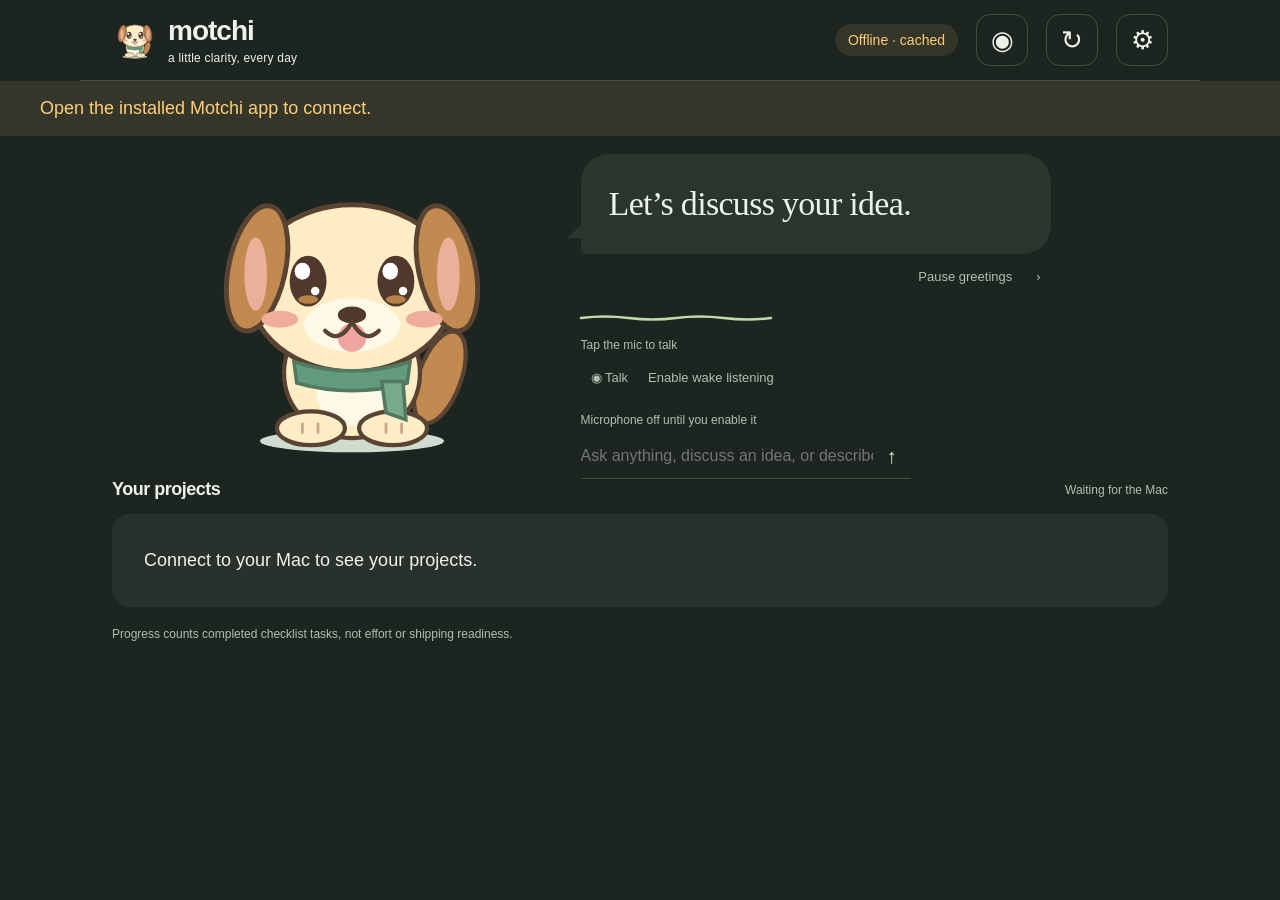
==== commit 10f9db92: "Add conversational answers and explicit Codex work drafts" ====
--- a/plugins/progress-pet/android/app/src/main/assets/index.html
+++ b/plugins/progress-pet/android/app/src/main/assets/index.html
@@ -8,12 +8,14 @@
    <section class="companion" aria-label="Talk with Motchi">
     <img class="companion-dog" src="dog.svg" alt="Motchi, your puppy project companion">
     <div class="companion-conversation">
-     <div class="speech-bubble"><p id="discussion-scope" class="eyebrow" hidden></p><h1 id="greeting">Let’s discuss your idea.</h1><p id="voice-live-reply" class="companion-answer" role="status" hidden></p><p id="answer-sources" class="hint" hidden></p><div id="project-choices" hidden></div></div>
+     <div class="speech-bubble"><p id="discussion-scope" class="eyebrow" hidden></p><h1 id="greeting">Let’s discuss your idea.</h1><p id="voice-live-reply" class="companion-answer" role="status" hidden></p><p id="answer-next" class="answer-next" hidden></p><p id="answer-caveat" class="hint answer-caveat" hidden></p><details id="answer-explanation" class="answer-explanation" hidden><summary>Why this assessment</summary><p id="answer-details"></p><div id="answer-evidence"></div><p id="answer-sources" class="hint" hidden></p></details><div id="project-choices" hidden></div></div>
+     <section id="work-draft" class="work-draft" aria-label="Codex work draft" hidden></section>
+     <p id="reply-status" class="reply-status hint" role="status" aria-live="polite" hidden></p>
      <p id="voice-transcript" class="companion-transcript" aria-live="polite" hidden></p>
      <div class="greeting-controls"><button id="pause-greetings" class="quiet-button" aria-pressed="false">Pause greetings</button><button id="next-greeting" class="quiet-button" aria-label="Next greeting">›</button></div>
      <div class="voice-line"><svg class="voice-wave" viewBox="0 0 180 40" preserveAspectRatio="none" role="img" aria-label="Microphone idle"><path d="M0 20 Q22 17 45 20 T90 20 T135 20 T180 20"></path></svg><span id="voice-state">Tap the mic to talk</span></div>
      <div class="compact-voice-actions"><button id="home-mic" class="quiet-button">◉ Talk</button><button id="companion-finish" class="quiet-button" hidden>Finish question</button><button id="companion-reset" class="quiet-button" hidden>New conversation</button><button id="wake-toggle" class="quiet-button">Enable wake listening</button></div><p id="mic-privacy" class="hint">Microphone off until you enable it</p>
-     <form id="home-composer" class="home-composer"><input id="home-draft" aria-label="Ask Motchi" maxlength="3000" placeholder="Or type a little note…" autocomplete="off"><button aria-label="Ask Motchi" type="submit">↑</button></form>
+     <form id="home-composer" class="home-composer"><input id="home-draft" aria-label="Ask Motchi" maxlength="3000" placeholder="Ask anything, discuss an idea, or describe a change…" autocomplete="off"><button aria-label="Ask Motchi" type="submit">↑</button></form>
     </div>
    </section>
  <section id="home-screen">
@@ -35,7 +37,7 @@
  </section>
   </div>
 </main>
-<section id="voice-live" class="voice-live" aria-label="Microphone settings" hidden><div class="voice-live-heading"><img src="dog.svg" alt=""><strong id="voice-live-state">Microphone settings</strong><button id="voice-live-close" class="quiet-button" aria-label="Hide live voice panel">×</button></div><svg class="voice-wave" viewBox="0 0 180 40" preserveAspectRatio="none" aria-hidden="true"><path d="M0 20 Q22 17 45 20 T90 20 T135 20 T180 20"></path></svg><label class="voice-source-label" for="voice-source">Microphone input</label><select id="voice-source"><option value="calendar">Calendar microphone</option><option value="mac">Mac microphone</option></select><label class="voice-source-label" for="speech-provider">Speech recognition</label><select id="speech-provider"><option value="qwen">Qwen3-ASR · free local Mac</option><option value="doubao">Doubao Speech · cloud</option><option value="local">Whisper · local Mac</option></select><p id="speech-provider-status" class="hint" role="status"></p><label class="voice-source-label" for="voice-language">Speech language</label><select id="voice-language"><option value="en">English</option><option value="zh">中文</option><option value="auto">Automatic · may be less accurate for short speech</option></select><div class="voice-meter" role="meter" aria-label="Microphone input level" aria-valuemin="0" aria-valuemax="100" aria-valuenow="0"><span id="voice-meter-fill"></span></div><p id="voice-input-help" class="hint">Waiting for your voice…</p><div><button id="voice-listen-now" class="primary">Listen now</button><button id="voice-finish">Finish question</button><button id="voice-live-pause">Pause microphone</button></div><p id="voice-privacy" class="hint">Your selected microphone · local speech recognition on your Mac. Text appears in short updates, then Motchi answers. Closing this panel keeps listening on; Pause stops it.</p></section>
+<section id="voice-live" class="voice-live" aria-label="Microphone settings" hidden><div class="voice-live-heading"><img src="dog.svg" alt=""><strong id="voice-live-state">Microphone settings</strong><button id="voice-live-close" class="quiet-button" aria-label="Hide live voice panel">×</button></div><svg class="voice-wave" viewBox="0 0 180 40" preserveAspectRatio="none" aria-hidden="true"><path d="M0 20 Q22 17 45 20 T90 20 T135 20 T180 20"></path></svg><label class="voice-source-label" for="voice-source">Microphone input</label><select id="voice-source"><option value="calendar">Calendar microphone</option><option value="mac">Mac microphone</option></select><label class="voice-source-label" for="speech-provider">Speech recognition</label><select id="speech-provider"><option value="qwen">Qwen3-ASR · free local Mac</option><option value="doubao">Doubao Speech · cloud</option><option value="local">Whisper · local Mac</option></select><p id="speech-provider-status" class="hint" role="status"></p><label class="voice-source-label" for="voice-language">Speech language</label><select id="voice-language"><option value="auto">自动 · 中文 / English</option><option value="zh">中文 · Chinese</option><option value="en">English</option></select><div class="voice-meter" role="meter" aria-label="Microphone input level" aria-valuemin="0" aria-valuemax="100" aria-valuenow="0"><span id="voice-meter-fill"></span></div><p id="voice-input-help" class="hint">Waiting for your voice…</p><div><button id="voice-listen-now" class="primary">Listen now</button><button id="voice-finish">Finish question</button><button id="voice-live-pause">Pause microphone</button></div><p id="voice-privacy" class="hint">Your selected microphone · local speech recognition on your Mac. Text appears in short updates, then Motchi answers. Closing this panel keeps listening on; Pause stops it.</p></section>
 <div id="modal" class="modal" hidden><div class="modal-card" role="dialog" aria-modal="true"><button id="close-modal" class="close icon" aria-label="Close">×</button><div id="modal-content"></div></div></div>
 <script src="native.js"></script><script src="core.js"></script><script src="appearance.js"></script><script src="app.js"></script>
 </body></html>
--- a/plugins/progress-pet/android/app/src/main/assets/appearance.css
+++ b/plugins/progress-pet/android/app/src/main/assets/appearance.css
@@ -19,3 +19,11 @@
 .speech-bubble{flex-direction:column;align-items:stretch;justify-content:center}
 body[data-layout="studio"] .companion.answering .companion-dog{order:-1;width:180px;margin:0 auto 16px}body[data-layout="studio"] .companion-transcript{order:2}body[data-layout="studio"] #mic-privacy{order:4}body[data-layout="studio"] .companion-answer{max-height:220px}
 .dashboard-layout>#project-screen,.dashboard-layout>#home-screen{min-width:0}.companion-answer{font-size:19px;line-height:1.55;white-space:pre-wrap;overflow-wrap:anywhere;max-height:300px;overflow:auto;margin:14px 0 0}.companion.answering .speech-bubble h1{font-size:28px!important}.companion-transcript{font-size:14px;line-height:1.45;color:var(--muted);white-space:pre-wrap;max-height:90px;overflow:auto;margin:12px 0}.companion-conversation .eyebrow{font-size:11px}.companion-conversation #project-choices button{display:block;width:100%;margin-top:8px}.conversation-record summary{cursor:pointer;padding:12px 0;color:var(--muted)}#answer-sources{font-size:11px;line-height:1.5}body[data-layout="canvas"] .dashboard-layout{display:block}.companion-conversation .speech-bubble h1{overflow-wrap:anywhere}body[data-layout="studio"] #project-screen{grid-column:2}.companion.answering{align-items:start}@media(max-width:850px){body[data-layout="studio"] #project-screen{grid-column:auto}.companion-answer{font-size:17px;max-height:260px}}
+.answer-next{font-size:15px;line-height:1.5;margin:14px 0 0}.answer-caveat{border-left:3px solid var(--accent);padding-left:10px}.answer-explanation{margin-top:14px;border-top:1px solid var(--track);font-size:14px;line-height:1.5;max-height:260px;overflow:auto;overflow-wrap:anywhere}.answer-explanation summary{cursor:pointer;padding:12px 0;min-height:44px;color:var(--muted)}.answer-explanation p{white-space:pre-wrap}.answer-reference{margin:12px 0;padding:2px 0 2px 12px;border-left:2px solid var(--track)}.answer-reference p{margin:4px 0}.answer-reference small{display:block;font-size:11px;color:var(--muted)}
+
+/* Work stays in the main character conversation across all three designs. */
+.work-draft{border:1px solid var(--line);border-radius:18px;padding:18px;margin:14px 0;background:var(--white);color:var(--ink);max-width:100%}
+.work-draft h2{font:600 17px Arial,sans-serif;margin-bottom:8px}.work-draft label{font:13px Arial,sans-serif;display:block;margin-top:12px}
+.work-draft textarea,.work-draft select{font:15px/1.5 Arial,sans-serif;background:var(--paper);color:var(--ink);border-color:var(--line)}
+.work-draft button{font-size:14px;min-height:44px}.work-draft .work-instruction{white-space:pre-wrap;overflow-wrap:anywhere;font-size:15px}
+.work-draft .work-receipt{font-weight:600;font-size:15px;margin:12px 0 4px}.work-draft .hint{font-size:12px;line-height:1.5}
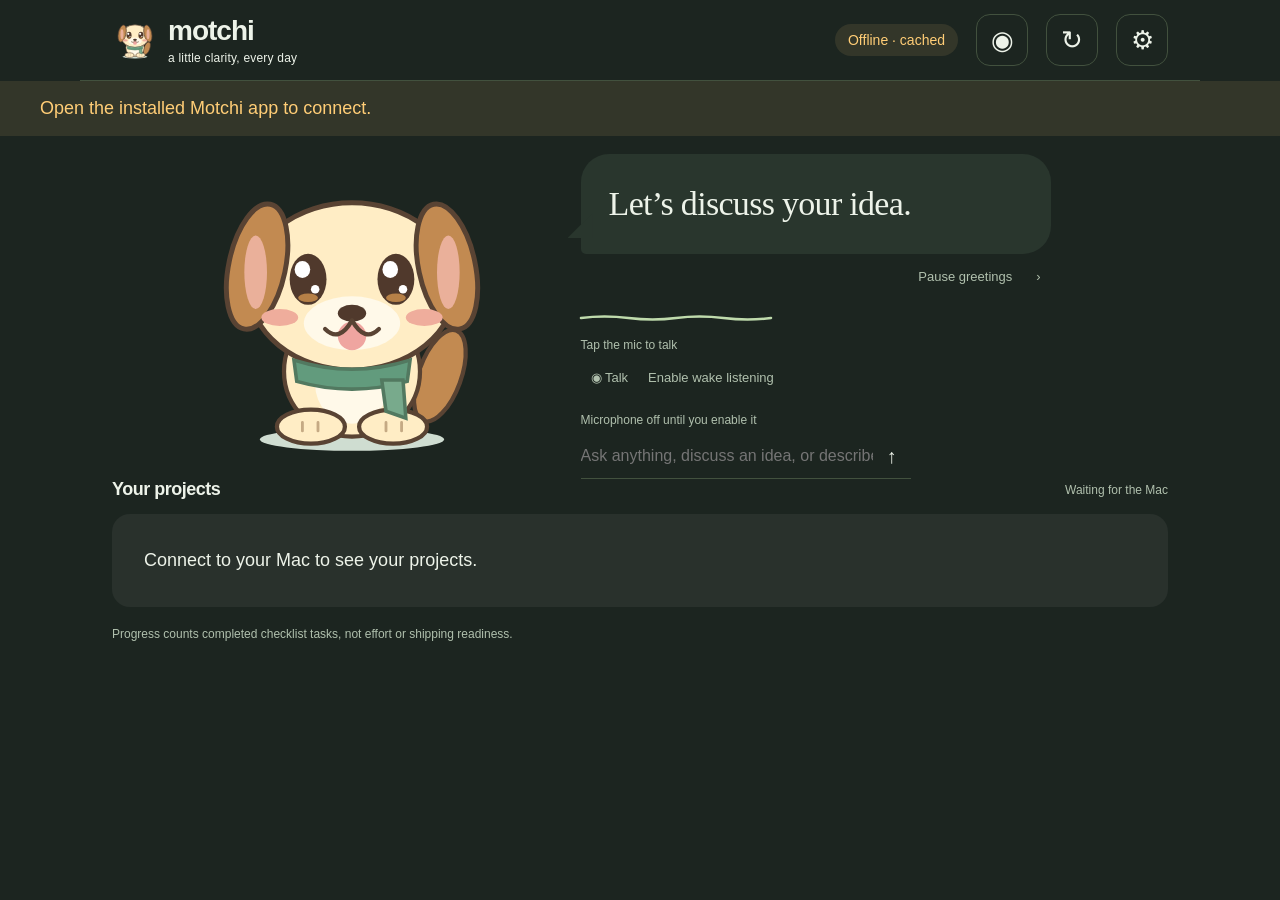
==== commit f3f863f7: "Keep desktop voice active and unify dog interaction feedback" ====
--- a/plugins/progress-pet/android/app/src/main/assets/index.html
+++ b/plugins/progress-pet/android/app/src/main/assets/index.html
@@ -6,11 +6,33 @@
 <main>
   <div class="dashboard-layout">
    <section class="companion" aria-label="Talk with Motchi">
-    <img class="companion-dog" src="dog.svg" alt="Motchi, your puppy project companion">
+    <button id="motchi-pet" class="companion-dog" type="button" aria-label="Talk to Motchi"><svg xmlns="http://www.w3.org/2000/svg" viewBox="0 0 240 210" role="img" aria-label="Motchi, an anime puppy with floppy brown ears and a green scarf">
+<ellipse class="pet-shadow" cx="120" cy="193" rx="65" ry="8" fill="#cfddd1"/>
+<g class="tail"><ellipse cx="182" cy="148" rx="15" ry="34" transform="rotate(20 182 148)" fill="#c28a51" stroke="#594333" stroke-width="3"/></g>
+<ellipse cx="120" cy="145" rx="48" ry="46" fill="#ffedc5" stroke="#594333" stroke-width="3"/>
+<ellipse cx="120" cy="154" rx="26" ry="28" fill="#fff9e9"/>
+<ellipse cx="91" cy="184" rx="24" ry="12" fill="#ffedc5" stroke="#594333" stroke-width="3"/>
+<ellipse cx="149" cy="184" rx="24" ry="12" fill="#ffedc5" stroke="#594333" stroke-width="3"/>
+<g class="pet-head"><ellipse cx="120" cy="85" rx="73" ry="59" fill="#ffedc5" stroke="#594333" stroke-width="3.5"/>
+<ellipse cx="53" cy="71" rx="20" ry="45" transform="rotate(12 53 71)" fill="#c28a51" stroke="#594333" stroke-width="3.5"/>
+<ellipse cx="187" cy="71" rx="20" ry="45" transform="rotate(-12 187 71)" fill="#c28a51" stroke="#594333" stroke-width="3.5"/>
+<ellipse cx="52" cy="75" rx="8" ry="26" fill="#eab09a"/><ellipse cx="188" cy="75" rx="8" ry="26" fill="#eab09a"/>
+<ellipse cx="120" cy="111" rx="34" ry="19" fill="#fff9e9"/>
+<g class="pet-eyes"><g fill="#50392c"><ellipse cx="89" cy="80" rx="13" ry="18"/><ellipse cx="151" cy="80" rx="13" ry="18"/></g>
+<g fill="#fff"><ellipse cx="85" cy="73" rx="5.5" ry="6"/><ellipse cx="147" cy="73" rx="5.5" ry="6"/><circle cx="94" cy="87" r="3"/><circle cx="156" cy="87" r="3"/></g>
+<g fill="#b68047"><ellipse cx="89" cy="93" rx="7" ry="3"/><ellipse cx="151" cy="93" rx="7" ry="3"/></g>
+</g><g fill="#efad9c"><ellipse cx="69" cy="107" rx="13" ry="6"/><ellipse cx="171" cy="107" rx="13" ry="6"/></g>
+<ellipse cx="120" cy="104" rx="10" ry="6" fill="#50392c"/>
+<ellipse class="pet-mouth" cx="120" cy="120" rx="10" ry="10" fill="#efa5a0"/>
+<path d="M120 109 Q111 125 101 115 M120 109 Q129 125 139 115" fill="none" stroke="#594333" stroke-width="3" stroke-linecap="round"/>
+</g><path d="M79 137 Q120 150 161 137 L159 152 Q120 163 81 152Z" fill="#629b7d" stroke="#527960" stroke-width="2.5"/>
+<path d="M141 151 L156 151 L158 178 L144 173Z" fill="#78aa8c" stroke="#527960" stroke-width="2.5"/>
+<path d="M85 181V187 M96 181V187 M144 181V187 M155 181V187" stroke="#c5aa84" stroke-width="2" stroke-linecap="round"/>
+</svg>
+</button>
     <div class="companion-conversation">
-     <div class="speech-bubble"><p id="discussion-scope" class="eyebrow" hidden></p><h1 id="greeting">Let’s discuss your idea.</h1><p id="voice-live-reply" class="companion-answer" role="status" hidden></p><p id="answer-next" class="answer-next" hidden></p><p id="answer-caveat" class="hint answer-caveat" hidden></p><details id="answer-explanation" class="answer-explanation" hidden><summary>Why this assessment</summary><p id="answer-details"></p><div id="answer-evidence"></div><p id="answer-sources" class="hint" hidden></p></details><div id="project-choices" hidden></div></div>
+     <div class="speech-bubble"><p id="discussion-scope" class="eyebrow" hidden></p><h1 id="greeting">Let’s discuss your idea.</h1><p id="reply-status" class="companion-answer" role="status" aria-live="polite" hidden></p><p id="voice-live-reply" class="companion-answer" role="status" hidden></p><p id="answer-next" class="answer-next" hidden></p><p id="answer-caveat" class="hint answer-caveat" hidden></p><details id="answer-explanation" class="answer-explanation" hidden><summary>Why this assessment</summary><p id="answer-details"></p><div id="answer-evidence"></div><p id="answer-sources" class="hint" hidden></p></details><div id="project-choices" hidden></div></div>
      <section id="work-draft" class="work-draft" aria-label="Codex work draft" hidden></section>
-     <p id="reply-status" class="reply-status hint" role="status" aria-live="polite" hidden></p>
      <p id="voice-transcript" class="companion-transcript" aria-live="polite" hidden></p>
      <div class="greeting-controls"><button id="pause-greetings" class="quiet-button" aria-pressed="false">Pause greetings</button><button id="next-greeting" class="quiet-button" aria-label="Next greeting">›</button></div>
      <div class="voice-line"><svg class="voice-wave" viewBox="0 0 180 40" preserveAspectRatio="none" role="img" aria-label="Microphone idle"><path d="M0 20 Q22 17 45 20 T90 20 T135 20 T180 20"></path></svg><span id="voice-state">Tap the mic to talk</span></div>
--- a/plugins/progress-pet/android/app/src/main/assets/appearance.css
+++ b/plugins/progress-pet/android/app/src/main/assets/appearance.css
@@ -22,8 +22,34 @@
 .answer-next{font-size:15px;line-height:1.5;margin:14px 0 0}.answer-caveat{border-left:3px solid var(--accent);padding-left:10px}.answer-explanation{margin-top:14px;border-top:1px solid var(--track);font-size:14px;line-height:1.5;max-height:260px;overflow:auto;overflow-wrap:anywhere}.answer-explanation summary{cursor:pointer;padding:12px 0;min-height:44px;color:var(--muted)}.answer-explanation p{white-space:pre-wrap}.answer-reference{margin:12px 0;padding:2px 0 2px 12px;border-left:2px solid var(--track)}.answer-reference p{margin:4px 0}.answer-reference small{display:block;font-size:11px;color:var(--muted)}
 
 /* Work stays in the main character conversation across all three designs. */
+.companion-dog,.companion.answering .companion-dog{align-self:start;margin:12px auto 0}
 .work-draft{border:1px solid var(--line);border-radius:18px;padding:18px;margin:14px 0;background:var(--white);color:var(--ink);max-width:100%}
 .work-draft h2{font:600 17px Arial,sans-serif;margin-bottom:8px}.work-draft label{font:13px Arial,sans-serif;display:block;margin-top:12px}
 .work-draft textarea,.work-draft select{font:15px/1.5 Arial,sans-serif;background:var(--paper);color:var(--ink);border-color:var(--line)}
 .work-draft button{font-size:14px;min-height:44px}.work-draft .work-instruction{white-space:pre-wrap;overflow-wrap:anywhere;font-size:15px}
 .work-draft .work-receipt{font-weight:600;font-size:15px;margin:12px 0 4px}.work-draft .hint{font-size:12px;line-height:1.5}
+
+/* Subtle state motion keeps the existing artwork and respects Reduce Motion. */
+.companion-dog{padding:0;border:0;background:transparent;cursor:pointer;line-height:0;transform-origin:50% 92%;transition:filter .2s}
+.companion-dog:hover{filter:drop-shadow(0 5px 12px #a7cda333)}
+.companion-dog svg{display:block;width:100%;height:auto;overflow:visible}
+.pet-head{transform-origin:120px 138px;animation:pet-breathe 4.8s ease-in-out infinite}
+.pet-eyes{transform-origin:120px 80px;animation:pet-blink 6.2s linear infinite}
+.tail{transform-origin:177px 171px;animation:pet-tail 3s ease-in-out infinite}
+[data-pet-state="listening"] .pet-head{animation:pet-listen 2.4s ease-in-out infinite}
+[data-pet-state="listening"] .tail{animation:pet-tail .9s ease-in-out infinite}
+[data-pet-state="thinking"] .pet-head{animation:pet-think 3s ease-in-out infinite}
+[data-pet-state="thinking"] .tail{animation:pet-tail 4s ease-in-out infinite}
+[data-pet-state="speaking"] .pet-head{animation:pet-talk .65s ease-in-out infinite}
+[data-pet-state="speaking"] .pet-mouth{transform-origin:120px 116px;animation:pet-mouth .3s ease-in-out infinite}
+[data-pet-state="speaking"] .tail{animation:pet-tail .6s ease-in-out infinite}
+.companion-dog[data-react="hello"]{animation:pet-hello .75s cubic-bezier(.2,.7,.3,1) both}
+@keyframes pet-breathe{0%,100%{transform:translateY(0)}50%{transform:translateY(-1.6px)}}
+@keyframes pet-blink{0%,43%,47%,100%{transform:scaleY(1)}45%{transform:scaleY(.08)}}
+@keyframes pet-tail{0%,100%{transform:rotate(-5deg)}50%{transform:rotate(9deg)}}
+@keyframes pet-listen{0%,100%{transform:rotate(-5deg) translateY(-2px)}50%{transform:rotate(-2deg) translateY(-3px)}}
+@keyframes pet-think{0%,100%{transform:rotate(5deg)}50%{transform:rotate(2deg) translateY(-2px)}}
+@keyframes pet-talk{0%,100%{transform:translateY(0) rotate(-1deg)}50%{transform:translateY(-2px) rotate(1deg)}}
+@keyframes pet-mouth{0%,100%{transform:scaleY(.5)}50%{transform:scaleY(1)}}
+@keyframes pet-hello{0%{transform:scale(1)}18%{transform:scale(1.04,.94)}48%{transform:translateY(-12px) scale(.98,1.03)}75%{transform:scale(1.03,.97)}100%{transform:none}}
+@media(prefers-reduced-motion:reduce){.pet-head,.pet-eyes,.tail,.pet-mouth,.companion-dog[data-react]{animation:none!important;transition:none!important}}
